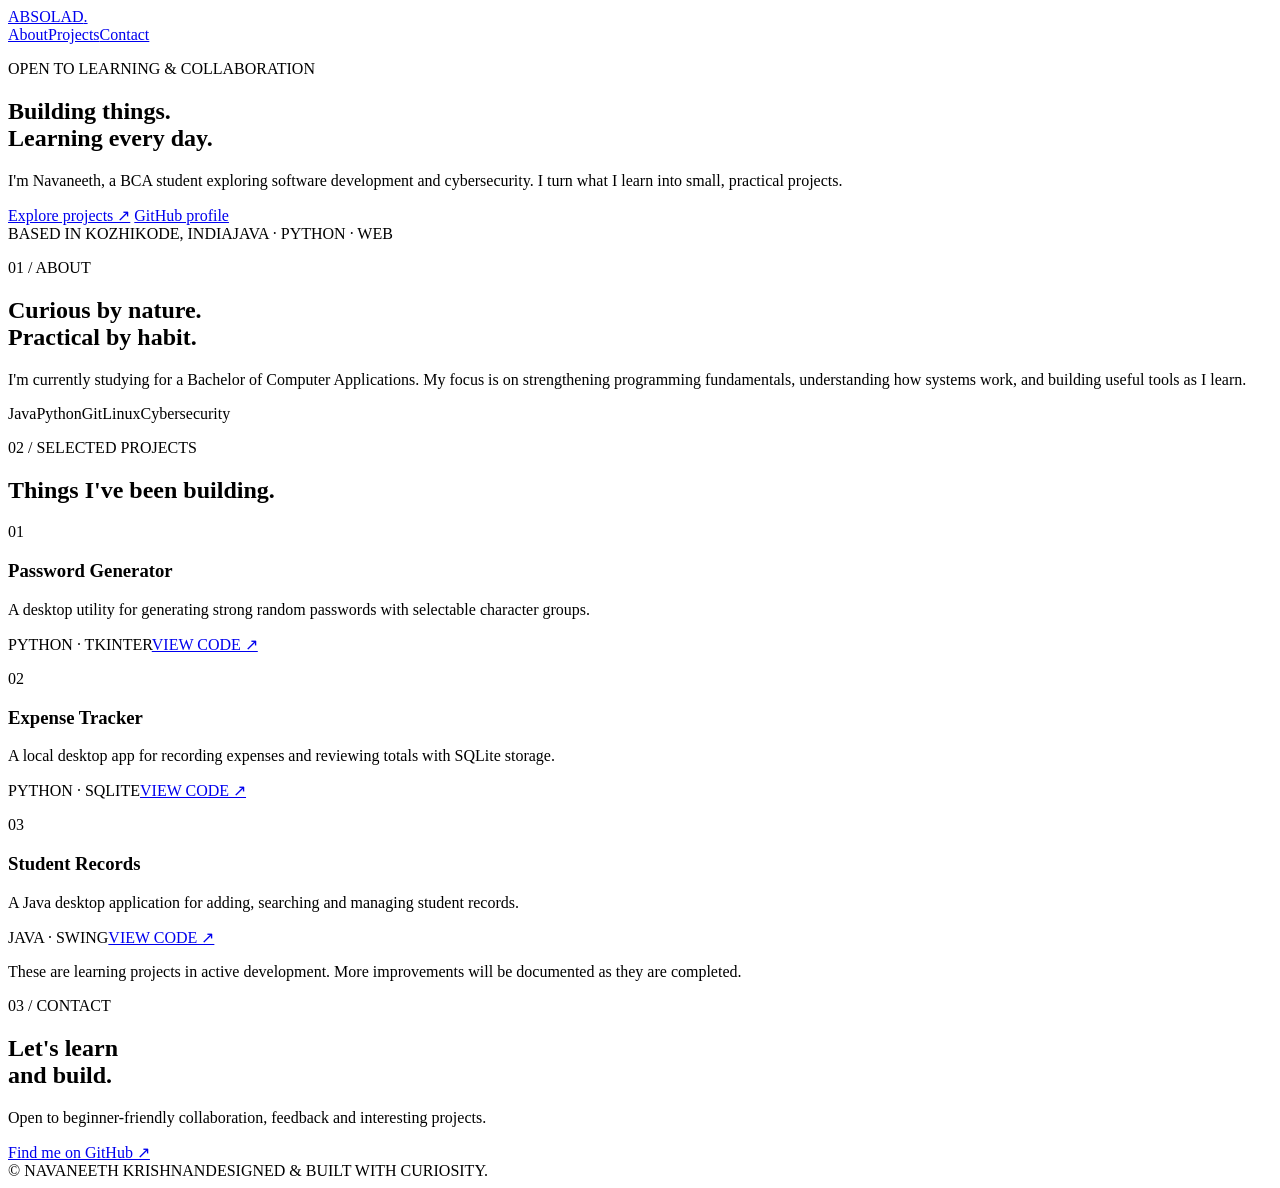
==== portfolio/index.html @ 1493800e "Create responsive developer portfolio website" ====
<!doctype html>
<html lang="en">
<head>
  <meta charset="utf-8">
  <meta name="viewport" content="width=device-width, initial-scale=1">
  <meta name="description" content="Navaneeth Krishnan — aspiring software developer building practical projects with Java and Python.">
  <title>Navaneeth Krishnan | Developer</title>
  <link rel="preconnect" href="https://fonts.googleapis.com">
  <link rel="preconnect" href="https://fonts.gstatic.com" crossorigin>
  <link href="https://fonts.googleapis.com/css2?family=DM+Mono:wght@400;500&family=Manrope:wght@400;500;600;700;800&display=swap" rel="stylesheet">
  <link rel="stylesheet" href="style.css">
</head>
<body>
  <header class="nav wrap">
    <a class="brand" href="#home">ABSOLAD<span>.</span></a>
    <nav aria-label="Main navigation">
      <a href="#about">About</a><a href="#projects">Projects</a><a href="#contact">Contact</a>
    </nav>
  </header>

  <main>
    <section class="hero wrap" id="home">
      <p class="eyebrow"><span class="dot"></span> OPEN TO LEARNING & COLLABORATION</p>
      <h1>Building things.<br><span>Learning every day.</span></h1>
      <p class="intro">I'm Navaneeth, a BCA student exploring software development and cybersecurity. I turn what I learn into small, practical projects.</p>
      <div class="actions">
        <a class="button primary" href="#projects">Explore projects ↗</a>
        <a class="button secondary" href="https://github.com/ABSOLAD">GitHub profile</a>
      </div>
      <div class="hero-meta"><span>BASED IN KOZHIKODE, INDIA</span><span>JAVA · PYTHON · WEB</span></div>
    </section>

    <section class="section wrap" id="about">
      <p class="eyebrow">01 / ABOUT</p>
      <div class="section-grid">
        <h2>Curious by nature.<br>Practical by habit.</h2>
        <div><p>I'm currently studying for a Bachelor of Computer Applications. My focus is on strengthening programming fundamentals, understanding how systems work, and building useful tools as I learn.</p>
          <div class="tags"><span>Java</span><span>Python</span><span>Git</span><span>Linux</span><span>Cybersecurity</span></div>
        </div>
      </div>
    </section>

    <section class="section wrap" id="projects">
      <p class="eyebrow">02 / SELECTED PROJECTS</p>
      <h2>Things I've been building.</h2>
      <div class="cards">
        <article class="card"><p class="number">01</p><h3>Password Generator</h3><p>A desktop utility for generating strong random passwords with selectable character groups.</p><div class="card-foot"><span>PYTHON · TKINTER</span><a href="https://github.com/ABSOLAD/ABSOLAD/tree/main/python/password-generator">VIEW CODE ↗</a></div></article>
        <article class="card"><p class="number">02</p><h3>Expense Tracker</h3><p>A local desktop app for recording expenses and reviewing totals with SQLite storage.</p><div class="card-foot"><span>PYTHON · SQLITE</span><a href="https://github.com/ABSOLAD/ABSOLAD/tree/main/python/expense-tracker">VIEW CODE ↗</a></div></article>
        <article class="card"><p class="number">03</p><h3>Student Records</h3><p>A Java desktop application for adding, searching and managing student records.</p><div class="card-foot"><span>JAVA · SWING</span><a href="https://github.com/ABSOLAD/ABSOLAD/tree/main/java/student-records">VIEW CODE ↗</a></div></article>
      </div>
      <p class="note">These are learning projects in active development. More improvements will be documented as they are completed.</p>
    </section>

    <section class="section wrap" id="contact">
      <p class="eyebrow">03 / CONTACT</p>
      <div class="contact-box"><div><h2>Let's learn<br>and build.</h2><p>Open to beginner-friendly collaboration, feedback and interesting projects.</p></div><a class="button primary" href="https://github.com/ABSOLAD">Find me on GitHub ↗</a></div>
    </section>
  </main>

  <footer class="wrap"><span>© <span id="year"></span> NAVANEETH KRISHNAN</span><span>DESIGNED & BUILT WITH CURIOSITY.</span></footer>
  <script src="script.js"></script>
</body>
</html>
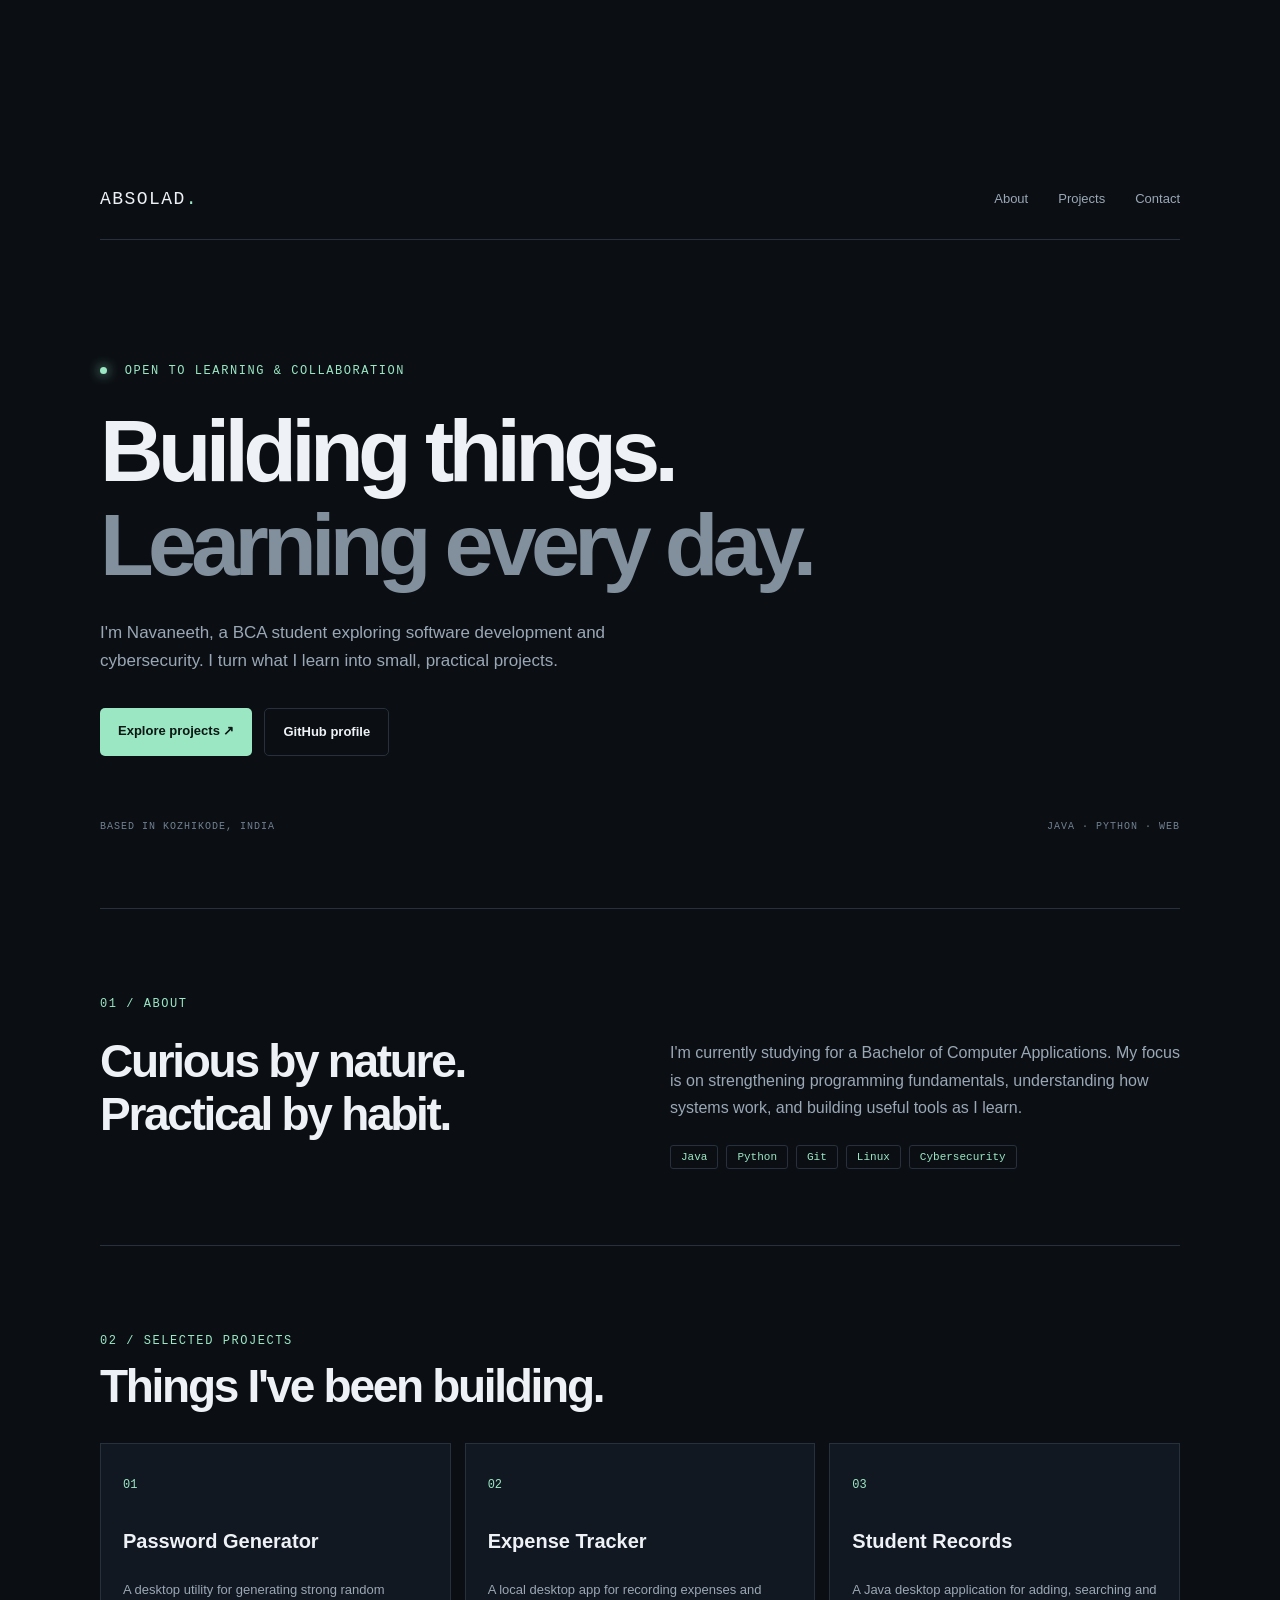
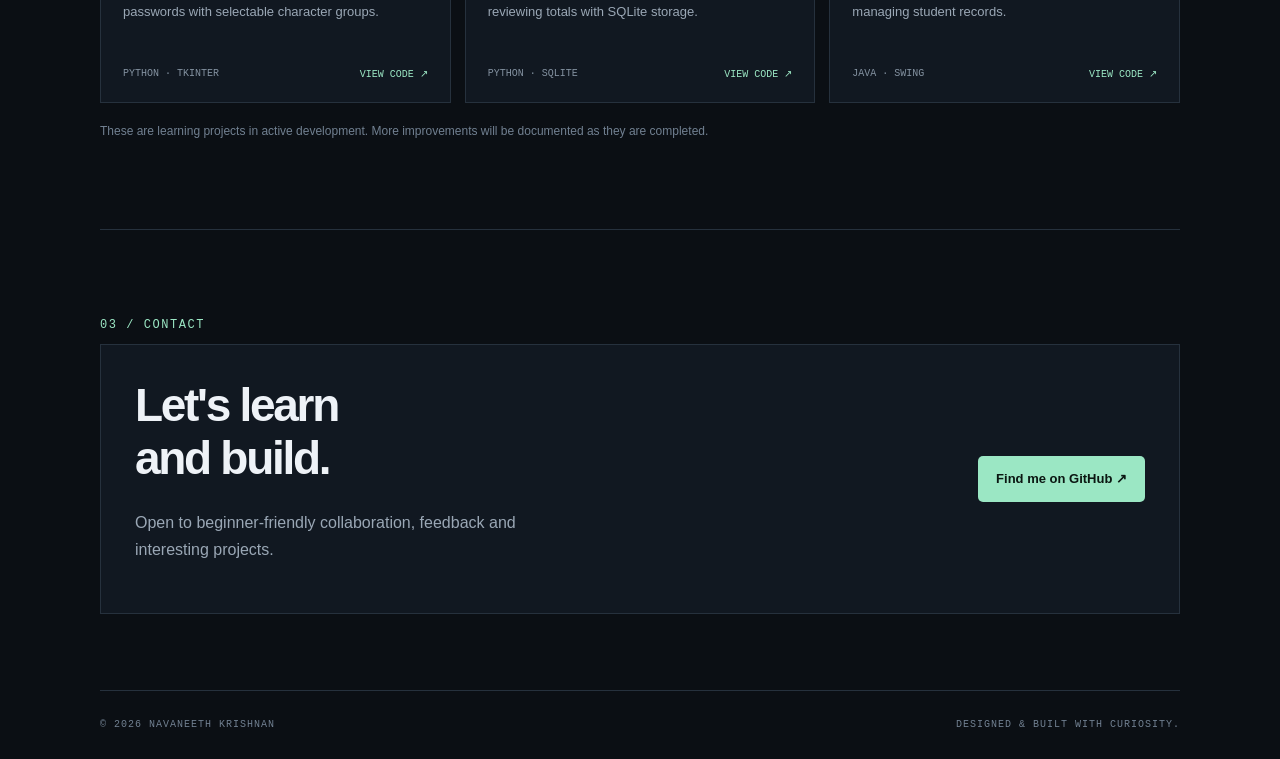
==== commit 7de96447: "Add Alps video background element" ====
--- a/portfolio/index.html
+++ b/portfolio/index.html
@@ -11,6 +11,10 @@
   <link rel="stylesheet" href="style.css">
 </head>
 <body>
+  <video class="background-video" autoplay muted loop playsinline aria-hidden="true">
+    <source src="assets/alps-background.mp4" type="video/mp4">
+  </video>
+  <div class="video-shade" aria-hidden="true"></div>
   <header class="nav wrap">
     <a class="brand" href="#home">ABSOLAD<span>.</span></a>
     <nav aria-label="Main navigation">
--- a/portfolio/style.css
+++ b/portfolio/style.css
@@ -0,0 +1,16 @@
+:root{color-scheme:dark;--bg:#0b0f14;--panel:#111821;--text:#eef2f7;--muted:#9aa7b5;--line:#26313d;--accent:#9be7c4}*{box-sizing:border-box}html{scroll-behavior:smooth}body{margin:0;background:var(--bg);color:var(--text);font-family:Manrope,Arial,sans-serif;line-height:1.7}.wrap{width:min(1080px,calc(100% - 48px));margin:auto}.nav{height:82px;display:flex;align-items:center;justify-content:space-between;border-bottom:1px solid var(--line)}a{color:inherit;text-decoration:none}.brand{font:500 18px "DM Mono",monospace;letter-spacing:.08em}.brand span{color:var(--accent)}nav{display:flex;gap:30px;color:var(--muted);font-size:13px}nav a:hover,.card-foot a:hover{color:var(--accent)}.hero{padding:112px 0 76px}.eyebrow{font:12px "DM Mono",monospace;letter-spacing:.13em;color:var(--accent)}.dot{display:inline-block;width:7px;height:7px;background:var(--accent);border-radius:50%;margin-right:9px;box-shadow:0 0 12px var(--accent)}h1{font-size:clamp(48px,8vw,88px);line-height:1.07;letter-spacing:-.065em;margin:26px 0}.hero h1 span{color:#82909e}.intro{max-width:590px;color:var(--muted);font-size:17px}.actions{display:flex;gap:12px;margin:32px 0 65px;flex-wrap:wrap}.button{display:inline-flex;padding:12px 18px;border-radius:5px;font-size:13px;font-weight:800}.primary{background:var(--accent);color:#0b1712}.secondary{border:1px solid var(--line)}.hero-meta,footer{display:flex;justify-content:space-between;gap:20px;color:#718091;font:10px "DM Mono",monospace;letter-spacing:.1em}.section{padding:76px 0;border-top:1px solid var(--line)}h2{font-size:clamp(30px,4vw,46px);line-height:1.15;letter-spacing:-.05em;margin:12px 0 24px}.section-grid{display:grid;grid-template-columns:1fr 1fr;gap:60px}.section-grid p,.contact-box p{color:var(--muted)}.tags{display:flex;flex-wrap:wrap;gap:8px;margin-top:24px}.tags span{border:1px solid var(--line);border-radius:3px;padding:5px 10px;color:var(--accent);font:11px "DM Mono",monospace}.cards{display:grid;grid-template-columns:repeat(3,1fr);gap:14px;margin-top:30px}.card{background:var(--panel);border:1px solid var(--line);padding:22px;min-height:260px;display:flex;flex-direction:column}.number{font:12px "DM Mono",monospace;color:var(--accent)}.card h3{font-size:20px;margin:20px 0 8px}.card>p:not(.number){color:var(--muted);font-size:13px}.card-foot{margin-top:auto;padding-top:22px;display:flex;justify-content:space-between;gap:10px;font:10px "DM Mono",monospace;color:#8492a1}.card-foot a{color:var(--accent)}.note{color:#718091;font-size:12px;margin-top:18px}.contact-box{display:flex;align-items:center;justify-content:space-between;gap:30px;background:var(--panel);border:1px solid var(--line);padding:34px}.contact-box h2{margin-top:0}.contact-box p{max-width:420px}footer{padding:28px 0;border-top:1px solid var(--line)}@media(max-width:700px){.wrap{width:min(100% - 32px,1080px)}.hero{padding:78px 0 54px}.section{padding:55px 0}.section-grid,.cards{grid-template-columns:1fr;gap:18px}.hero-meta,footer{flex-direction:column}.contact-box{align-items:flex-start;flex-direction:column}nav{gap:14px}}
+
+
+/* Motion */
+@keyframes riseIn{from{opacity:0;transform:translateY(28px)}to{opacity:1;transform:translateY(0)}}
+@keyframes softGlow{0%,100%{box-shadow:0 0 0 rgba(155,231,196,0)}50%{box-shadow:0 0 22px rgba(155,231,196,.12)}}
+.hero .eyebrow,.hero h1,.hero .intro,.hero .actions,.hero .hero-meta{opacity:0;animation:riseIn .8s cubic-bezier(.2,.7,.2,1) forwards}
+.hero .eyebrow{animation-delay:.08s}.hero h1{animation-delay:.2s}.hero .intro{animation-delay:.34s}.hero .actions{animation-delay:.46s}.hero .hero-meta{animation-delay:.58s}
+.reveal{opacity:0;transform:translateY(26px);transition:opacity .7s ease,transform .7s cubic-bezier(.2,.7,.2,1)}
+.reveal.is-visible{opacity:1;transform:translateY(0)}
+.card{transition:transform .3s ease,border-color .3s ease,background .3s ease}
+.card:hover{transform:translateY(-7px);border-color:rgba(155,231,196,.55);background:#15212a}
+.button{transition:transform .2s ease,filter .2s ease}
+.button:hover{transform:translateY(-3px);filter:brightness(1.08)}
+.dot{animation:softGlow 2.5s ease-in-out infinite}
+@media(prefers-reduced-motion:reduce){*,*::before,*::after{scroll-behavior:auto!important;animation-duration:.01ms!important;animation-iteration-count:1!important;transition-duration:.01ms!important}.reveal{opacity:1;transform:none}}
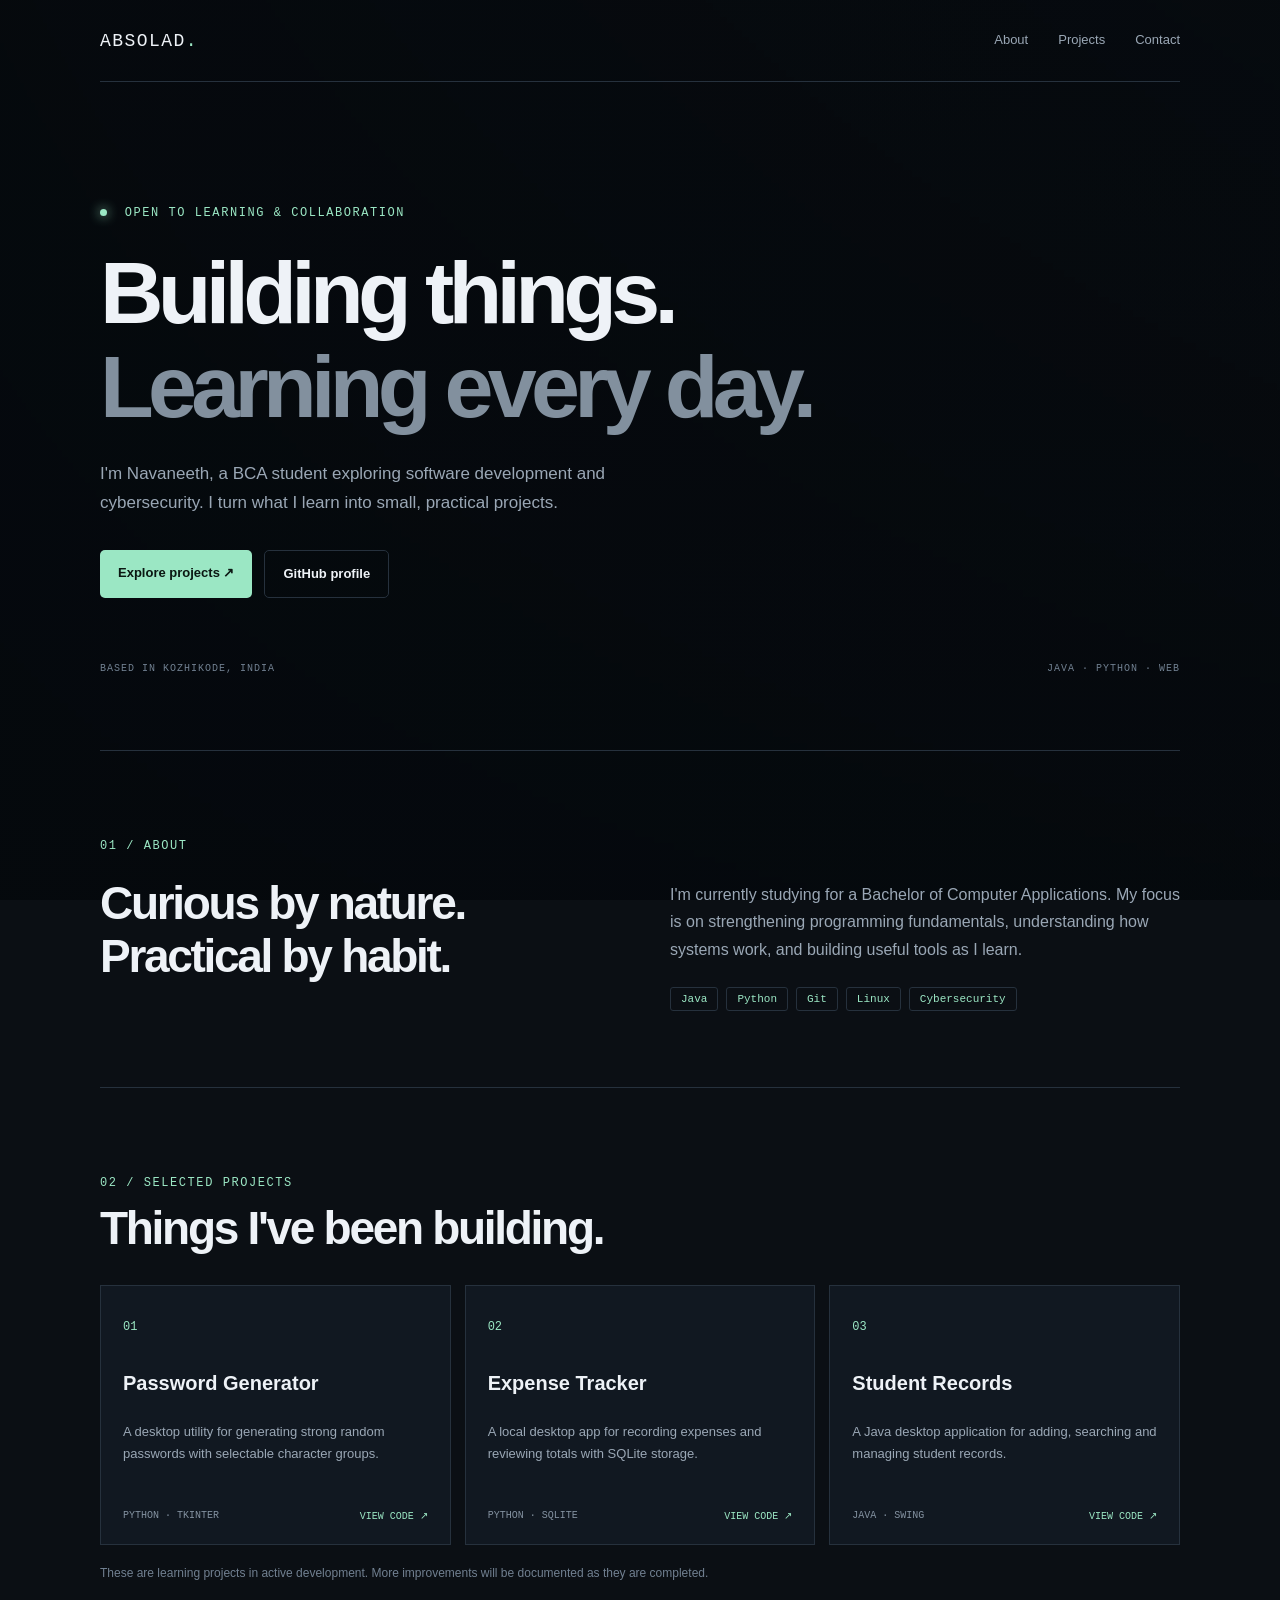
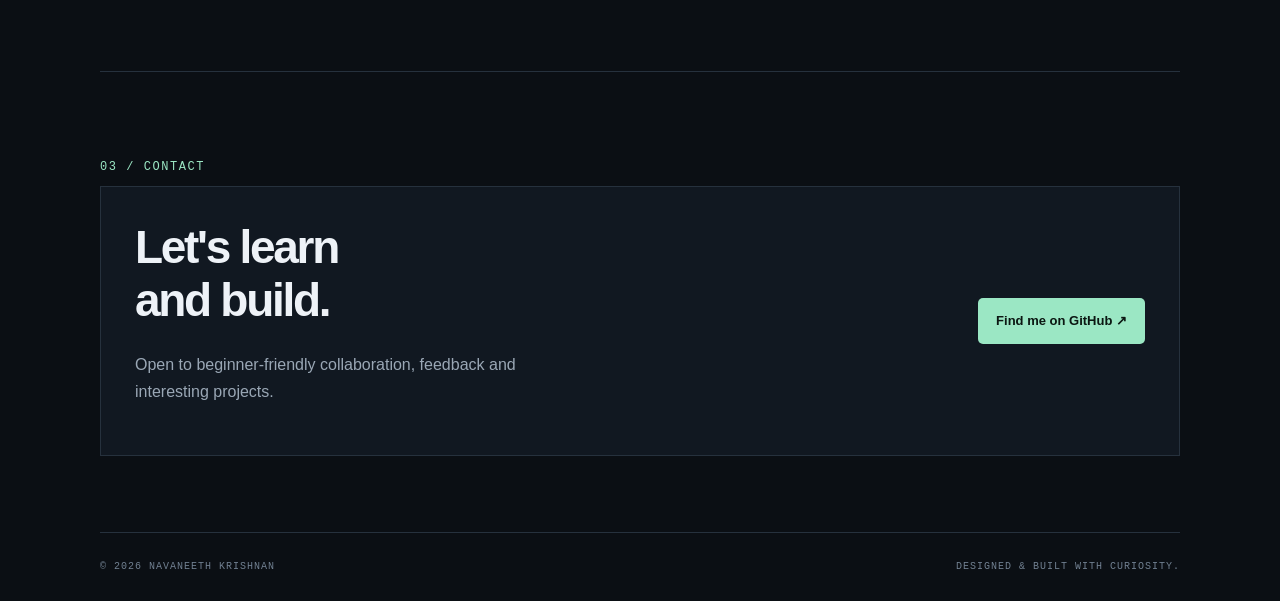
==== commit bdc85759: "Point portfolio background to uploaded Alps video" ====
--- a/portfolio/index.html
+++ b/portfolio/index.html
@@ -12,7 +12,7 @@
 </head>
 <body>
   <video class="background-video" autoplay muted loop playsinline aria-hidden="true">
-    <source src="assets/alps-background.mp4" type="video/mp4">
+    <source src="assets/the-alps-mountains-moewalls-com.mp4" type="video/mp4">
   </video>
   <div class="video-shade" aria-hidden="true"></div>
   <header class="nav wrap">
--- a/portfolio/style.css
+++ b/portfolio/style.css
@@ -14,3 +14,11 @@
 .button:hover{transform:translateY(-3px);filter:brightness(1.08)}
 .dot{animation:softGlow 2.5s ease-in-out infinite}
 @media(prefers-reduced-motion:reduce){*,*::before,*::after{scroll-behavior:auto!important;animation-duration:.01ms!important;animation-iteration-count:1!important;transition-duration:.01ms!important}.reveal{opacity:1;transform:none}}
+
+
+/* Full-screen Alps video background */
+body{position:relative;isolation:isolate;background:#0b0f14}
+.background-video{position:fixed;inset:0;width:100%;height:100%;object-fit:cover;z-index:-2;pointer-events:none}
+.video-shade{position:fixed;inset:0;background:linear-gradient(90deg,rgba(5,9,13,.88),rgba(5,9,13,.62)),linear-gradient(0deg,rgba(5,9,13,.78),rgba(5,9,13,.25));z-index:-1;pointer-events:none}
+.nav,.hero,.section,footer{position:relative}
+@media(prefers-reduced-motion:reduce){.background-video{display:none}}
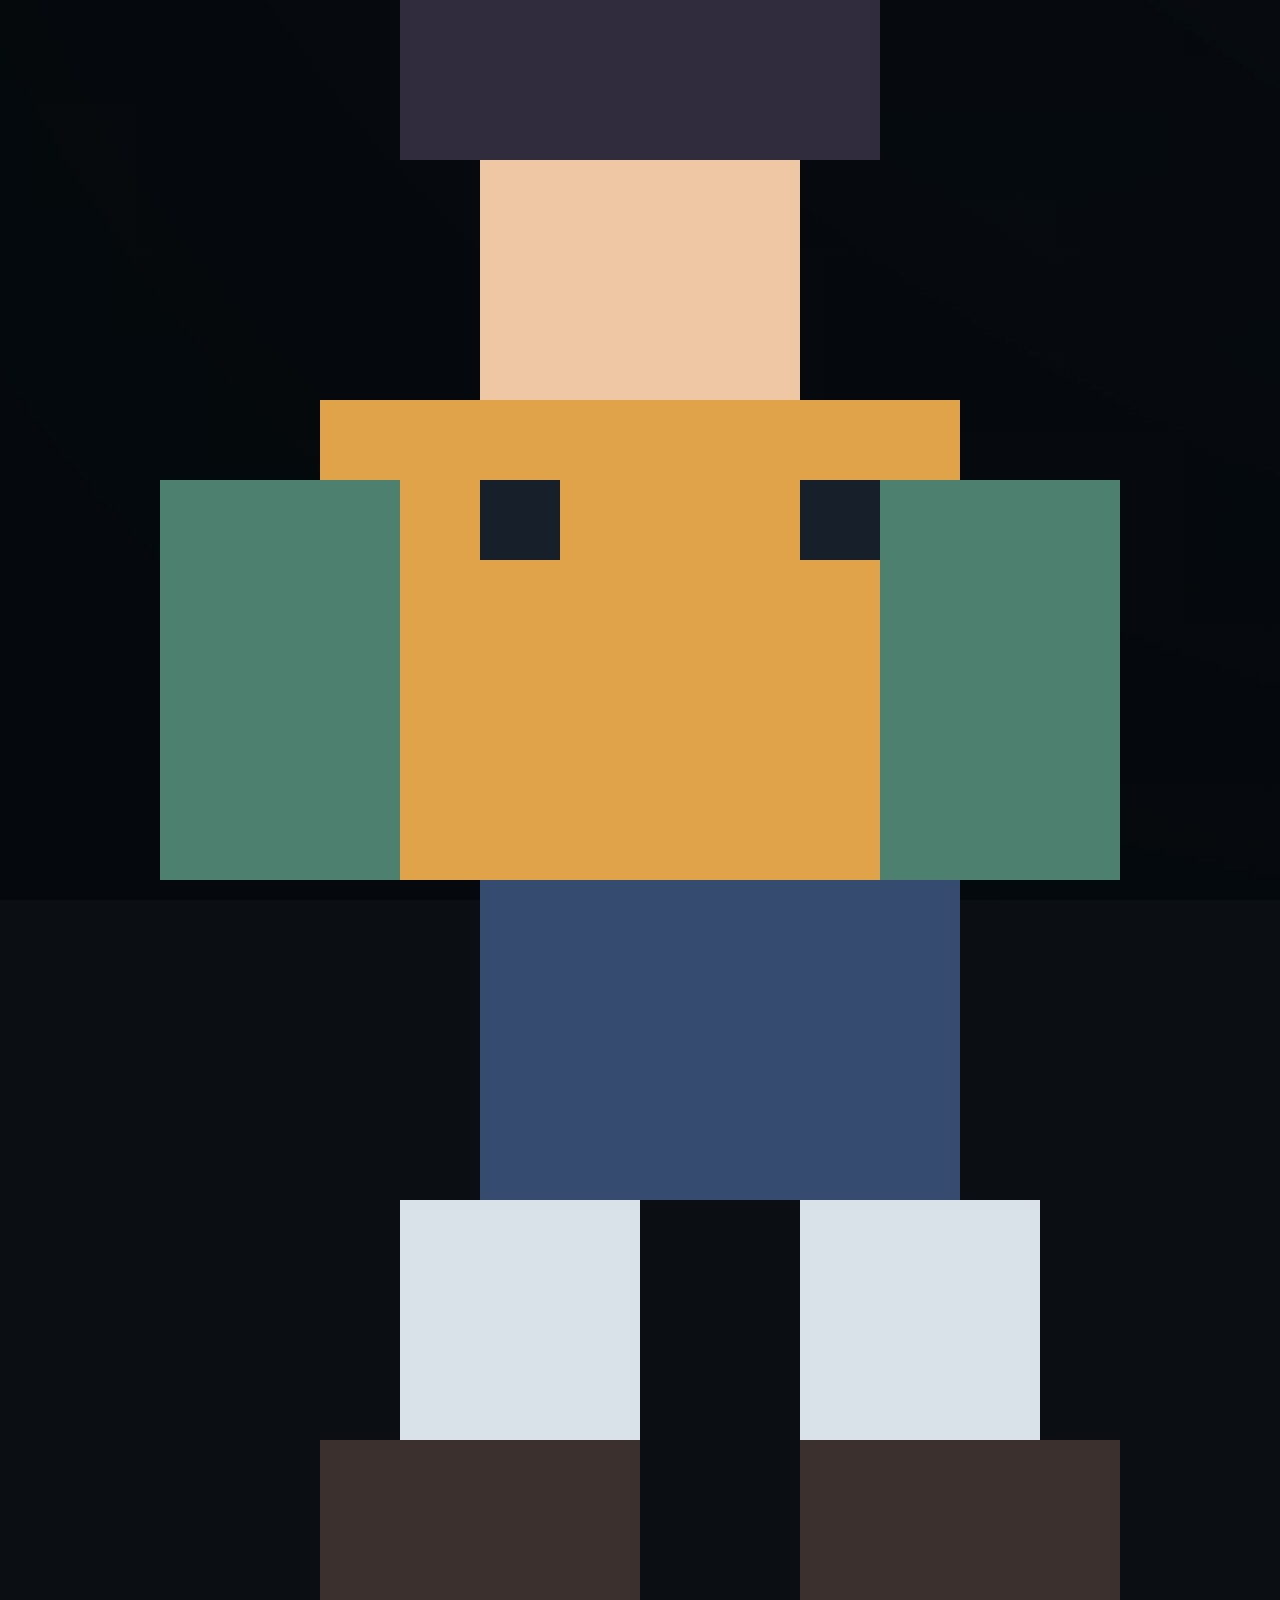
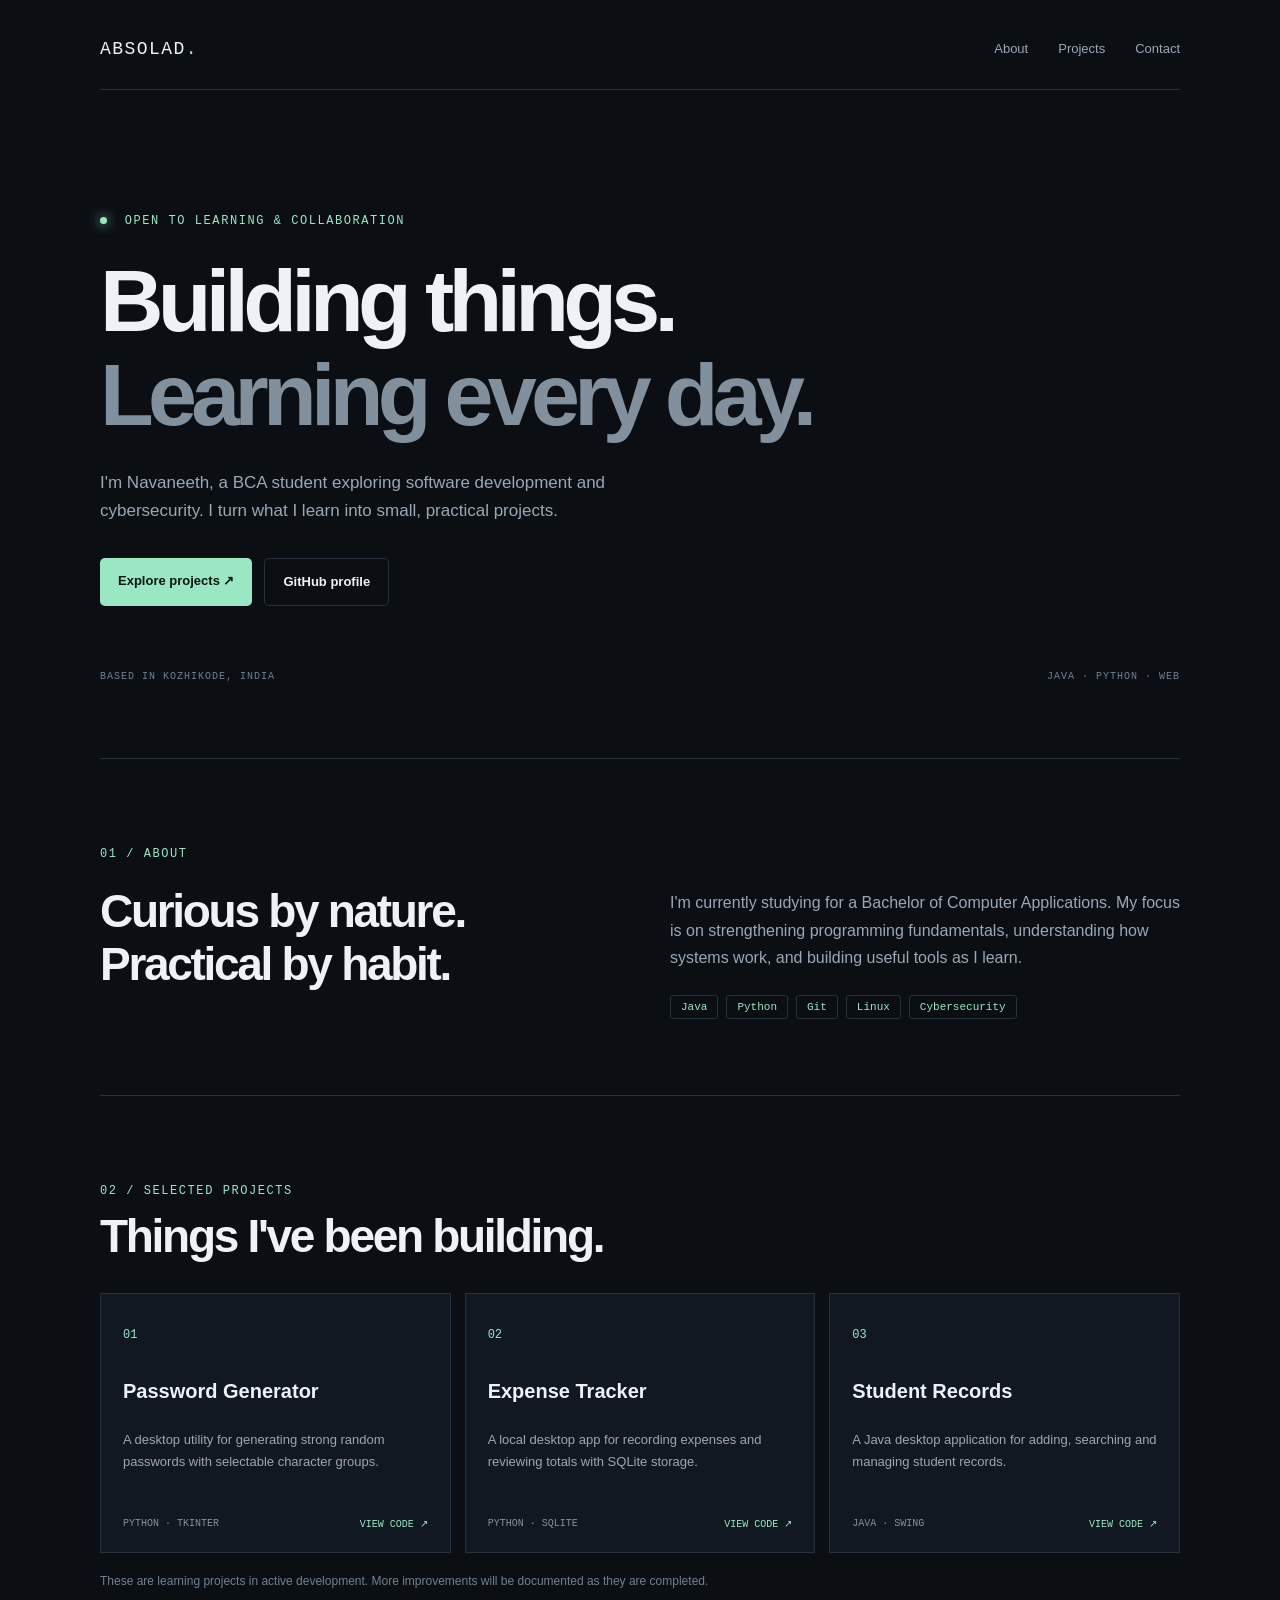
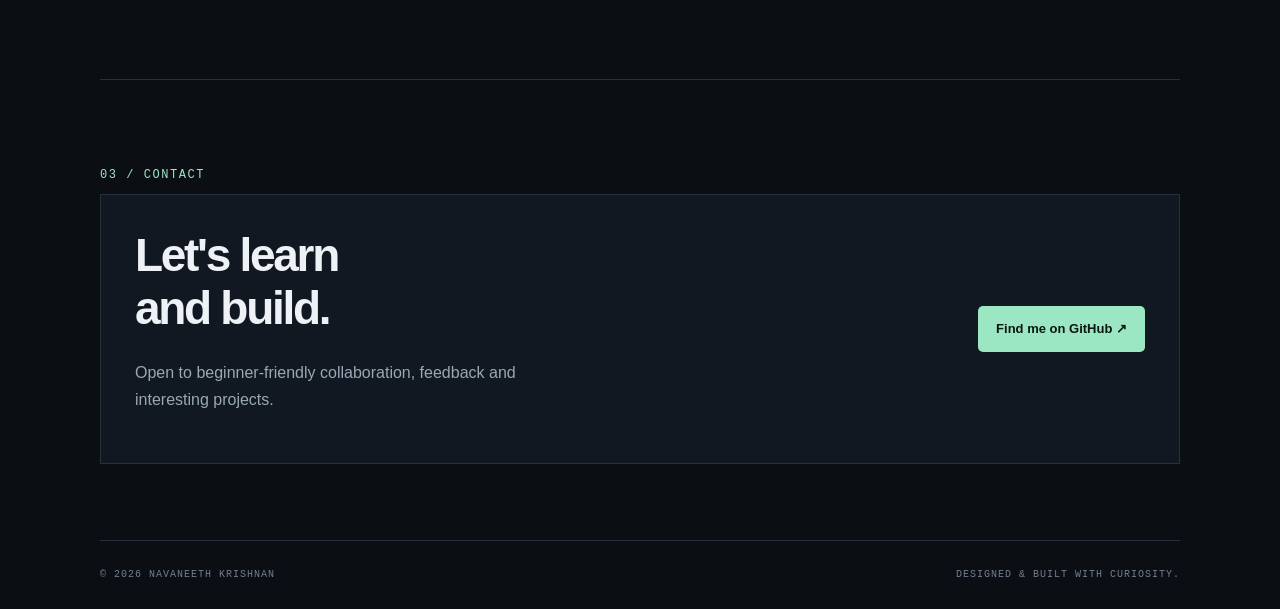
==== commit 2c6d2352: "Add animated pixel hiker to portfolio" ====
--- a/portfolio/index.html
+++ b/portfolio/index.html
@@ -15,6 +15,7 @@
     <source src="assets/the-alps-mountains-moewalls-com.mp4" type="video/mp4">
   </video>
   <div class="video-shade" aria-hidden="true"></div>
+  <div class="pixel-walker" aria-hidden="true"><svg viewBox="0 0 32 40"><rect x="12" y="2" width="8" height="8" fill="#f0c7a4"/><rect x="10" y="0" width="12" height="4" fill="#302b3d"/><rect x="8" y="10" width="16" height="12" fill="#e0a34a"/><rect x="4" y="12" width="6" height="10" fill="#4e806f"/><rect x="22" y="12" width="6" height="10" fill="#4e806f"/><rect x="12" y="12" width="2" height="2" fill="#17202a"/><rect x="20" y="12" width="2" height="2" fill="#17202a"/><rect x="12" y="22" width="6" height="8" fill="#354b70"/><rect x="18" y="22" width="6" height="8" fill="#354b70"/><rect class="leg leg-a" x="10" y="30" width="6" height="8" fill="#d9e2e8"/><rect class="leg leg-b" x="20" y="30" width="6" height="8" fill="#d9e2e8"/><rect x="8" y="36" width="8" height="4" fill="#3b302d"/><rect x="20" y="36" width="8" height="4" fill="#3b302d"/></svg></div>
   <header class="nav wrap">
     <a class="brand" href="#home">ABSOLAD<span>.</span></a>
     <nav aria-label="Main navigation">
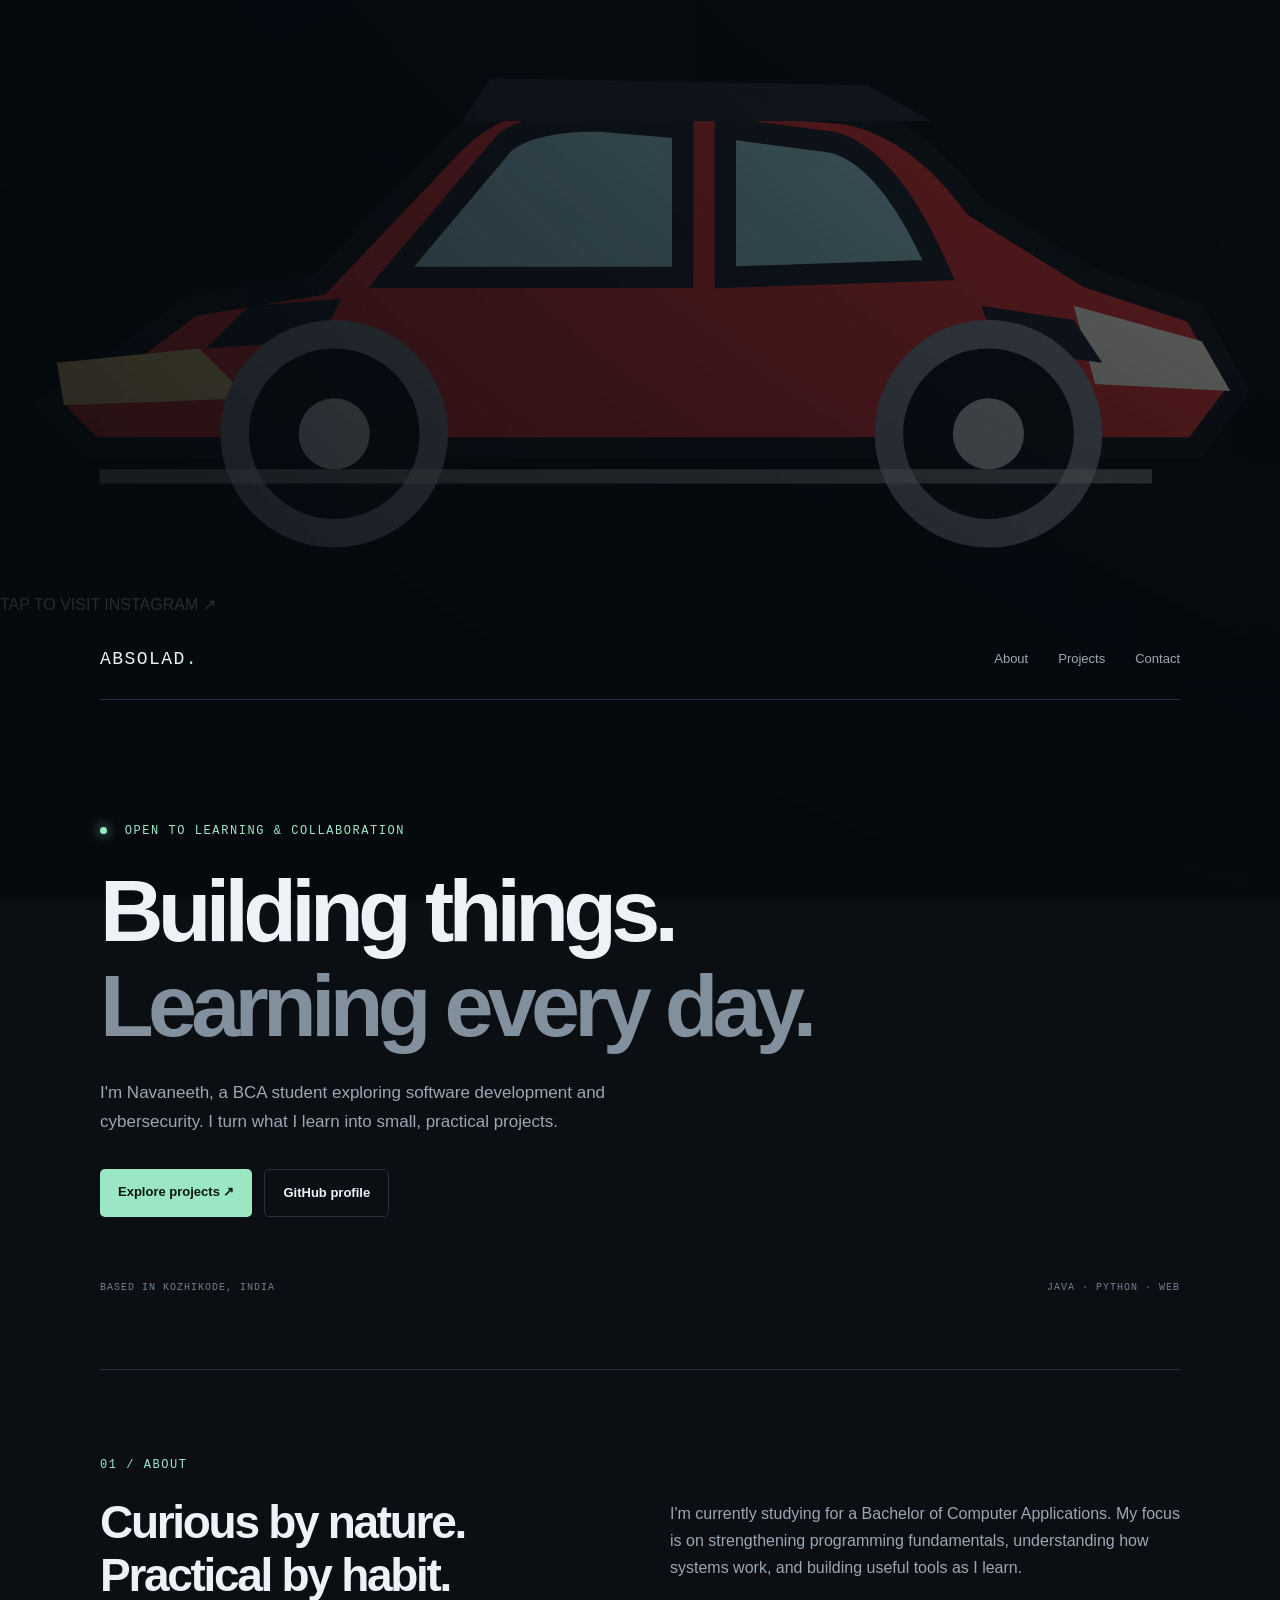
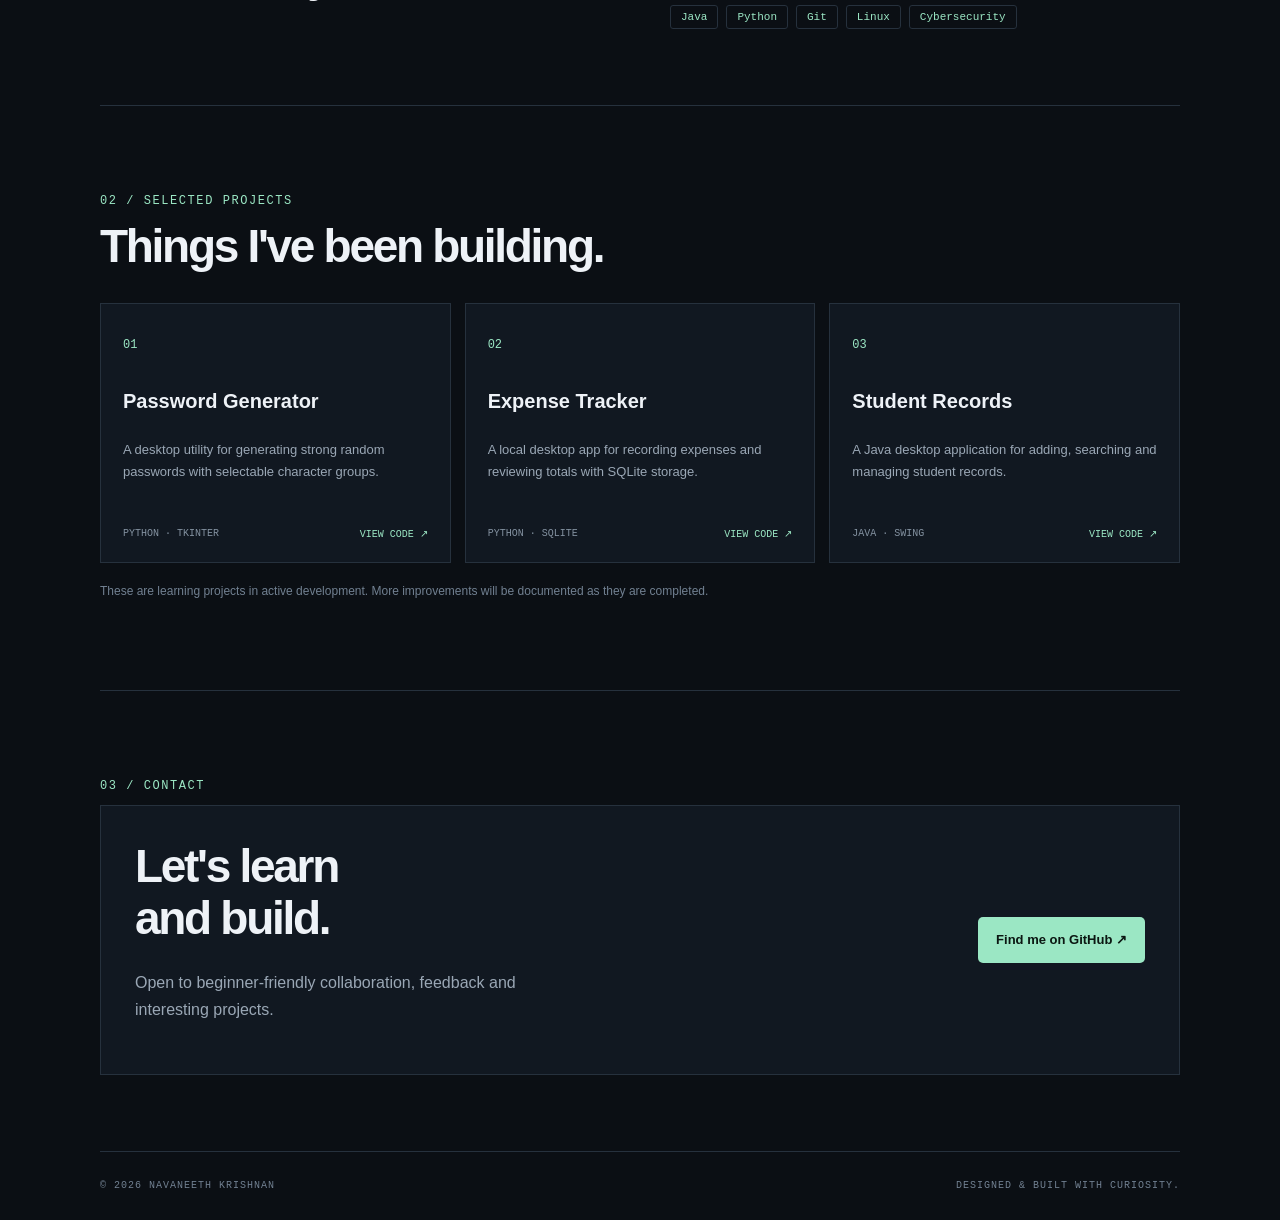
==== commit 931e1ce9: "Replace pixel hiker with clickable drifting car" ====
--- a/portfolio/index.html
+++ b/portfolio/index.html
@@ -15,7 +15,21 @@
     <source src="assets/the-alps-mountains-moewalls-com.mp4" type="video/mp4">
   </video>
   <div class="video-shade" aria-hidden="true"></div>
-  <div class="pixel-walker" aria-hidden="true"><svg viewBox="0 0 32 40"><rect x="12" y="2" width="8" height="8" fill="#f0c7a4"/><rect x="10" y="0" width="12" height="4" fill="#302b3d"/><rect x="8" y="10" width="16" height="12" fill="#e0a34a"/><rect x="4" y="12" width="6" height="10" fill="#4e806f"/><rect x="22" y="12" width="6" height="10" fill="#4e806f"/><rect x="12" y="12" width="2" height="2" fill="#17202a"/><rect x="20" y="12" width="2" height="2" fill="#17202a"/><rect x="12" y="22" width="6" height="8" fill="#354b70"/><rect x="18" y="22" width="6" height="8" fill="#354b70"/><rect class="leg leg-a" x="10" y="30" width="6" height="8" fill="#d9e2e8"/><rect class="leg leg-b" x="20" y="30" width="6" height="8" fill="#d9e2e8"/><rect x="8" y="36" width="8" height="4" fill="#3b302d"/><rect x="20" y="36" width="8" height="4" fill="#3b302d"/></svg></div>
+  <a class="drift-car" href="https://www.instagram.com/absolad_bgmi/" target="_blank" rel="noopener noreferrer" aria-label="Visit my Instagram profile">
+    <span class="tire-smoke smoke-one"></span><span class="tire-smoke smoke-two"></span><span class="tire-smoke smoke-three"></span>
+    <svg viewBox="0 0 180 82" role="img" aria-label="A small sports car drifting">
+      <path d="M15 52 L27 43 L45 40 L64 20 Q71 13 83 13 L119 16 Q129 18 137 29 L153 39 L168 44 L174 55 L168 63 L13 63 L7 57 Z" fill="#d93636" stroke="#171b22" stroke-width="3"/>
+      <path d="M55 39 L71 20 Q75 17 84 17 L96 18 L96 39 Z" fill="#9bd1df" stroke="#202631" stroke-width="3"/>
+      <path d="M102 18 L117 20 Q125 22 132 38 L102 39 Z" fill="#9bd1df" stroke="#202631" stroke-width="3"/>
+      <path d="M8 51 L28 49 L35 56 L9 57 Z" fill="#f5d68b"/><path d="M151 43 L169 48 L173 55 L154 54 Z" fill="#f3eee2"/>
+      <path d="M35 43 L48 42 L45 48 L29 49 Z" fill="#202631"/><path d="M138 43 L151 45 L155 51 L140 49 Z" fill="#202631"/>
+      <path d="M69 11 L122 12 L131 17 L65 17 Z" fill="#252c37"/>
+      <circle cx="47" cy="61" r="14" fill="#10151d" stroke="#858e99" stroke-width="4"/><circle cx="47" cy="61" r="5" fill="#c5cbd2"/>
+      <circle cx="139" cy="61" r="14" fill="#10151d" stroke="#858e99" stroke-width="4"/><circle cx="139" cy="61" r="5" fill="#c5cbd2"/>
+      <path d="M14 67 L162 67" stroke="#e6e9ee" stroke-width="2" opacity=".5"/>
+    </svg>
+    <span class="car-hint">TAP TO VISIT INSTAGRAM ↗</span>
+  </a>
   <header class="nav wrap">
     <a class="brand" href="#home">ABSOLAD<span>.</span></a>
     <nav aria-label="Main navigation">
--- a/portfolio/style.css
+++ b/portfolio/style.css
@@ -18,7 +18,18 @@
 
 /* Full-screen Alps video background */
 body{position:relative;isolation:isolate;background:#0b0f14}
-.background-video{position:fixed;inset:0;width:100%;height:100%;object-fit:cover;z-index:-2;pointer-events:none}
-.video-shade{position:fixed;inset:0;background:linear-gradient(90deg,rgba(5,9,13,.88),rgba(5,9,13,.62)),linear-gradient(0deg,rgba(5,9,13,.78),rgba(5,9,13,.25));z-index:-1;pointer-events:none}
-.nav,.hero,.section,footer{position:relative}
+.background-video{position:fixed;inset:0;width:100%;height:100%;object-fit:cover;z-index:0;pointer-events:none}
+.video-shade{position:fixed;inset:0;background:linear-gradient(90deg,rgba(5,9,13,.76),rgba(5,9,13,.48)),linear-gradient(0deg,rgba(5,9,13,.62),rgba(5,9,13,.16));z-index:0;pointer-events:none}
+.nav,.hero,.section,footer{position:relative;z-index:1}
 @media(prefers-reduced-motion:reduce){.background-video{display:none}}
+
+
+/* Tiny pixel hiker wandering across the mountain scene */
+.pixel-walker{position:fixed;left:-48px;bottom:18px;width:40px;height:50px;z-index:2;pointer-events:none;image-rendering:pixelated;animation:pixel-travel 32s linear infinite}
+.pixel-walker svg{width:100%;height:100%;image-rendering:pixelated;filter:drop-shadow(2px 3px 2px rgba(0,0,0,.55));animation:pixel-bob .42s steps(2,end) infinite alternate}
+@keyframes pixel-travel{from{transform:translateX(0)}to{transform:translateX(calc(100vw + 100px))}}
+@keyframes pixel-bob{from{translate:0 0}to{translate:0 -3px}}
+.pixel-walker .leg-a{transform-origin:13px 30px;animation:pixel-step .42s steps(2,end) infinite alternate}
+.pixel-walker .leg-b{transform-origin:23px 30px;animation:pixel-step .42s steps(2,end) infinite alternate-reverse}
+@keyframes pixel-step{from{transform:rotate(-18deg)}to{transform:rotate(18deg)}}
+@media(prefers-reduced-motion:reduce){.pixel-walker{display:none}}
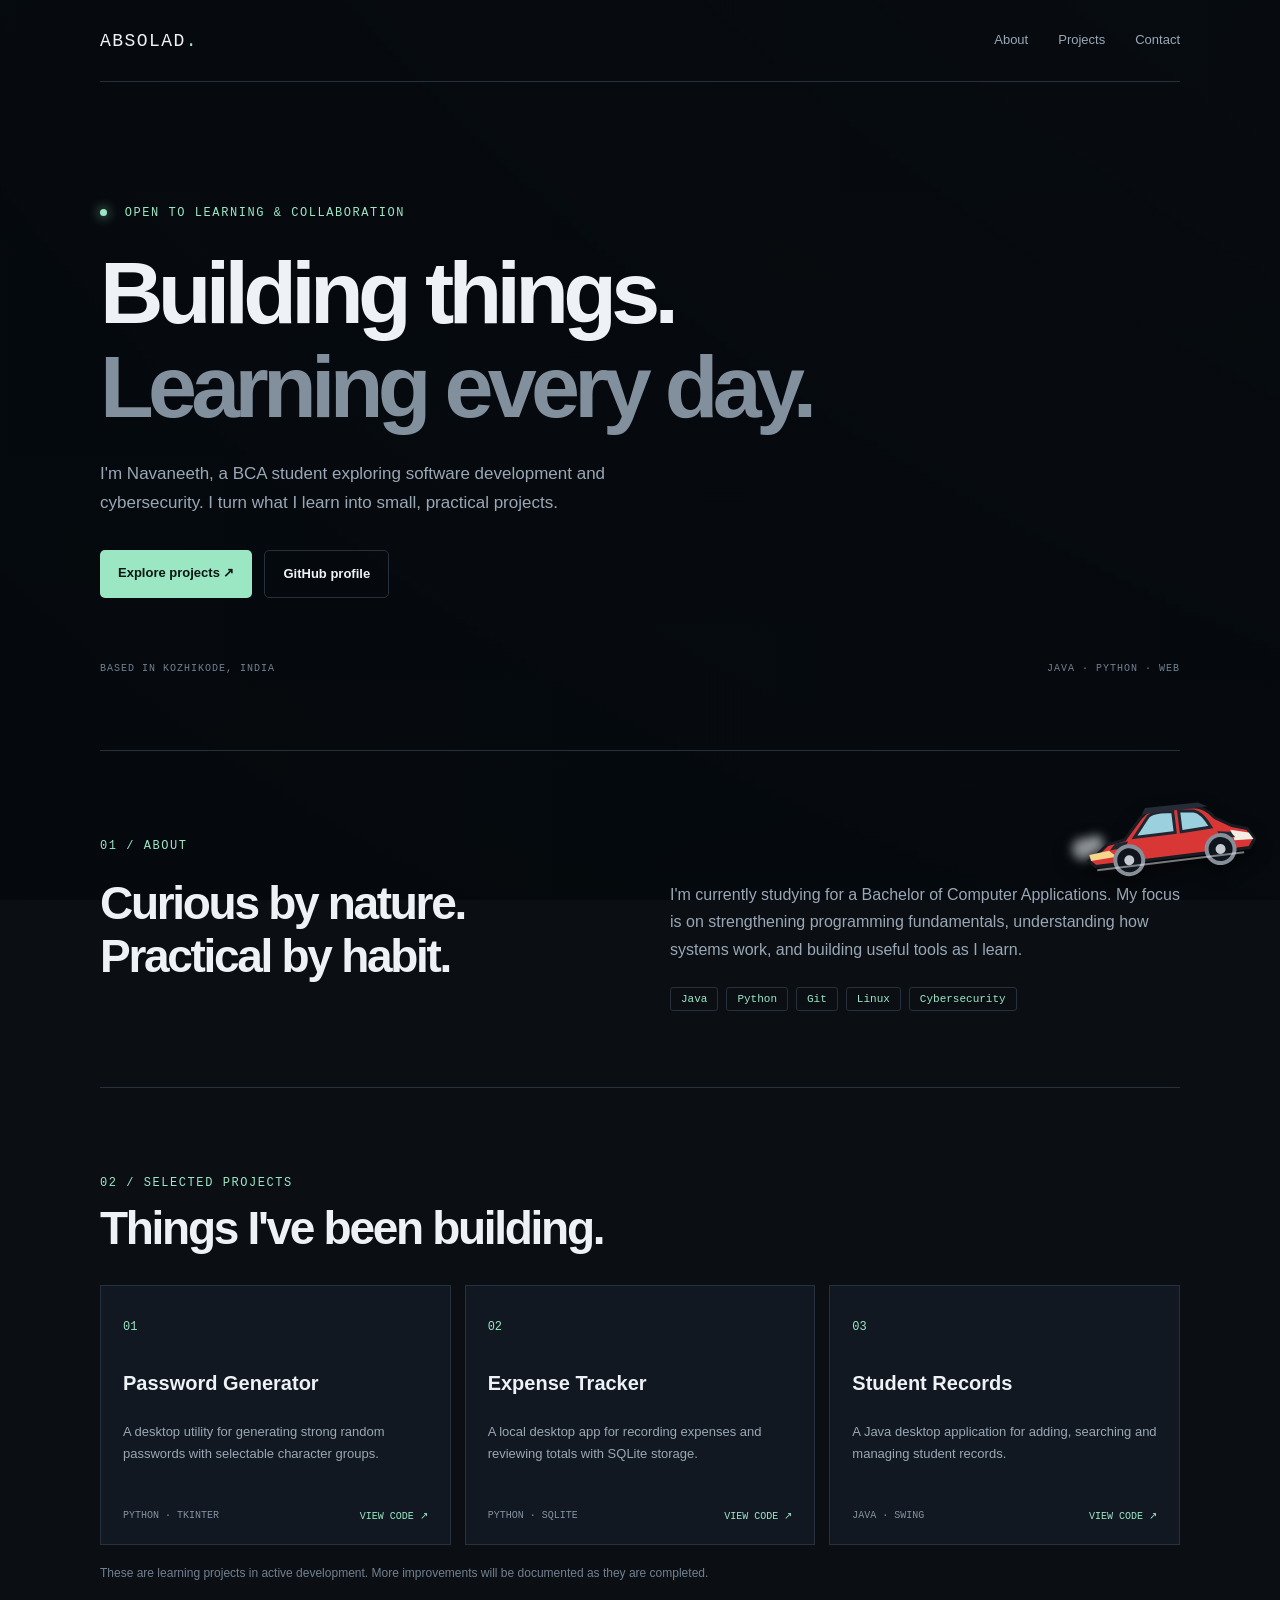
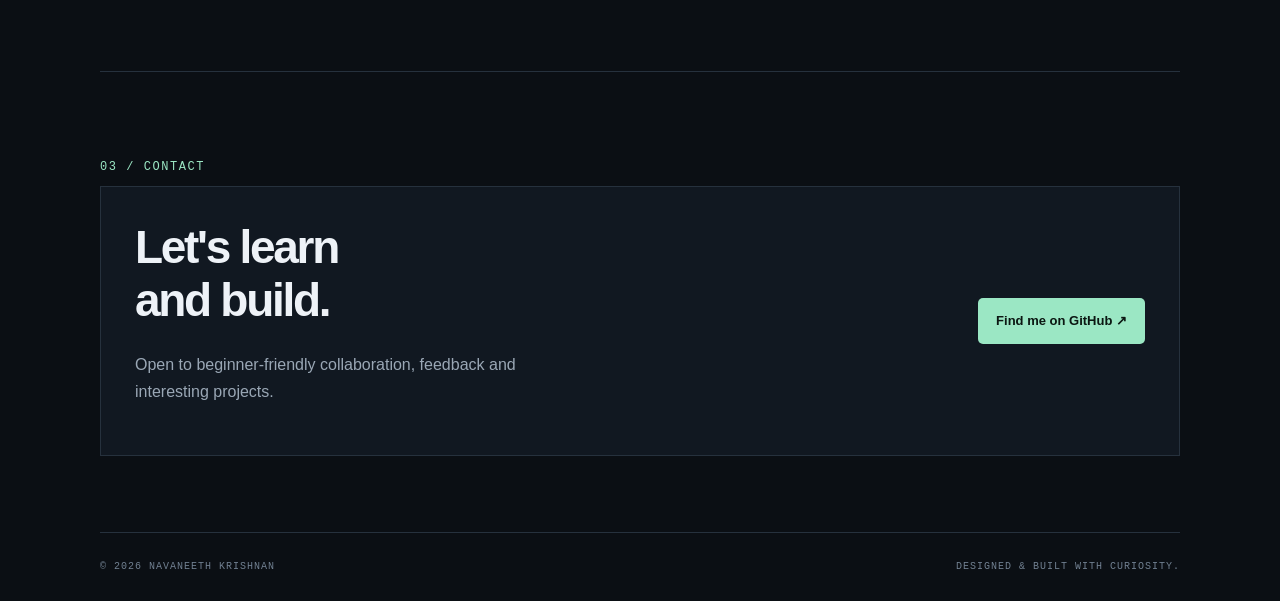
==== commit d444b05f: "Point drifting car to correct Instagram profile" ====
--- a/portfolio/index.html
+++ b/portfolio/index.html
@@ -15,7 +15,7 @@
     <source src="assets/the-alps-mountains-moewalls-com.mp4" type="video/mp4">
   </video>
   <div class="video-shade" aria-hidden="true"></div>
-  <a class="drift-car" href="https://www.instagram.com/absolad_bgmi/" target="_blank" rel="noopener noreferrer" aria-label="Visit my Instagram profile">
+  <a class="drift-car" href="https://www.instagram.com/being.navani/" target="_blank" rel="noopener noreferrer" aria-label="Visit my Instagram profile">
     <span class="tire-smoke smoke-one"></span><span class="tire-smoke smoke-two"></span><span class="tire-smoke smoke-three"></span>
     <svg viewBox="0 0 180 82" role="img" aria-label="A small sports car drifting">
       <path d="M15 52 L27 43 L45 40 L64 20 Q71 13 83 13 L119 16 Q129 18 137 29 L153 39 L168 44 L174 55 L168 63 L13 63 L7 57 Z" fill="#d93636" stroke="#171b22" stroke-width="3"/>
--- a/portfolio/style.css
+++ b/portfolio/style.css
@@ -24,12 +24,19 @@
 @media(prefers-reduced-motion:reduce){.background-video{display:none}}
 
 
-/* Tiny pixel hiker wandering across the mountain scene */
-.pixel-walker{position:fixed;left:-48px;bottom:18px;width:40px;height:50px;z-index:2;pointer-events:none;image-rendering:pixelated;animation:pixel-travel 32s linear infinite}
-.pixel-walker svg{width:100%;height:100%;image-rendering:pixelated;filter:drop-shadow(2px 3px 2px rgba(0,0,0,.55));animation:pixel-bob .42s steps(2,end) infinite alternate}
-@keyframes pixel-travel{from{transform:translateX(0)}to{transform:translateX(calc(100vw + 100px))}}
-@keyframes pixel-bob{from{translate:0 0}to{translate:0 -3px}}
-.pixel-walker .leg-a{transform-origin:13px 30px;animation:pixel-step .42s steps(2,end) infinite alternate}
-.pixel-walker .leg-b{transform-origin:23px 30px;animation:pixel-step .42s steps(2,end) infinite alternate-reverse}
-@keyframes pixel-step{from{transform:rotate(-18deg)}to{transform:rotate(18deg)}}
-@media(prefers-reduced-motion:reduce){.pixel-walker{display:none}}
+
+
+/* Clickable sports car drifting across the bottom of the portfolio */
+.drift-car{position:fixed;right:18px;bottom:24px;width:190px;height:92px;z-index:5;display:block;pointer-events:auto;animation:drift-across 18s linear infinite;filter:drop-shadow(0 7px 8px rgba(0,0,0,.55))}
+.drift-car svg{position:absolute;right:0;bottom:0;width:180px;height:82px;overflow:visible;transform:rotate(-7deg);transform-origin:50% 75%;animation:car-slide .55s ease-in-out infinite alternate}
+.drift-car:hover svg{filter:drop-shadow(0 0 9px rgba(255,90,70,.7))}
+.car-hint{position:absolute;right:0;bottom:88px;white-space:nowrap;font:9px "DM Mono",monospace;letter-spacing:.1em;color:#fff;background:rgba(8,12,17,.8);padding:5px 8px;border:1px solid rgba(255,255,255,.2);border-radius:3px;opacity:0;transition:opacity .2s}
+.drift-car:hover .car-hint,.drift-car:focus-visible .car-hint{opacity:1}
+.tire-smoke{position:absolute;left:0;bottom:16px;width:22px;height:22px;border-radius:50%;background:rgba(225,232,238,.58);filter:blur(5px);animation:smoke-drift 1.5s ease-out infinite}
+.smoke-two{left:15px;bottom:24px;animation-delay:.45s;width:17px;height:17px}
+.smoke-three{left:28px;bottom:12px;animation-delay:.9s;width:14px;height:14px}
+@keyframes drift-across{0%{transform:translateX(0) rotate(0)}12%{transform:translateX(-12vw) rotate(-5deg)}28%{transform:translateX(-32vw) rotate(5deg)}48%{transform:translateX(-55vw) rotate(-6deg)}70%{transform:translateX(-78vw) rotate(5deg)}100%{transform:translateX(calc(-100vw - 230px)) rotate(0)}}
+@keyframes car-slide{from{translate:0 1px;rotate:-3deg}to{translate:0 -3px;rotate:3deg}}
+@keyframes smoke-drift{0%{transform:translate(0,0) scale(.5);opacity:0}25%{opacity:.55}100%{transform:translate(-38px,-28px) scale(2.2);opacity:0}}
+@media(hover:none){.car-hint{opacity:1}}
+@media(prefers-reduced-motion:reduce){.drift-car{animation:none;left:auto;right:18px}.drift-car svg,.tire-smoke{animation:none}.tire-smoke{display:none}}
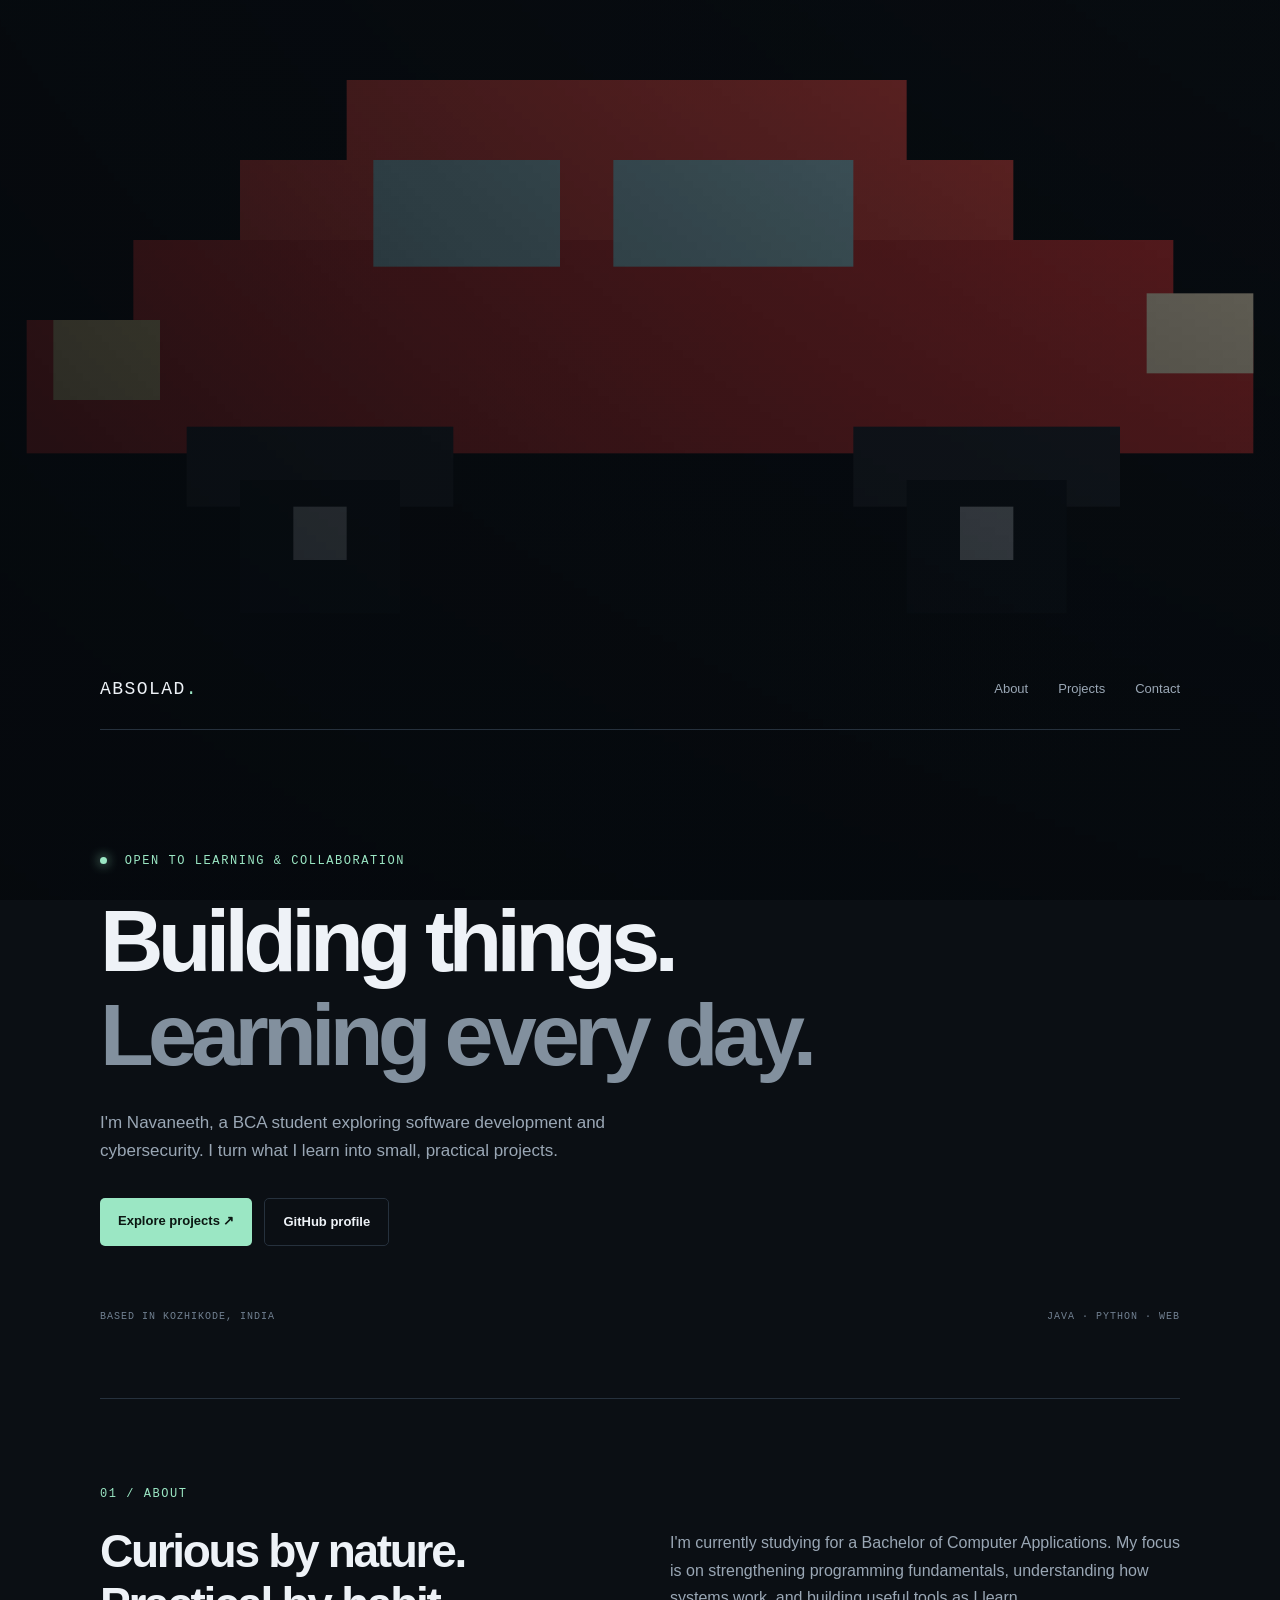
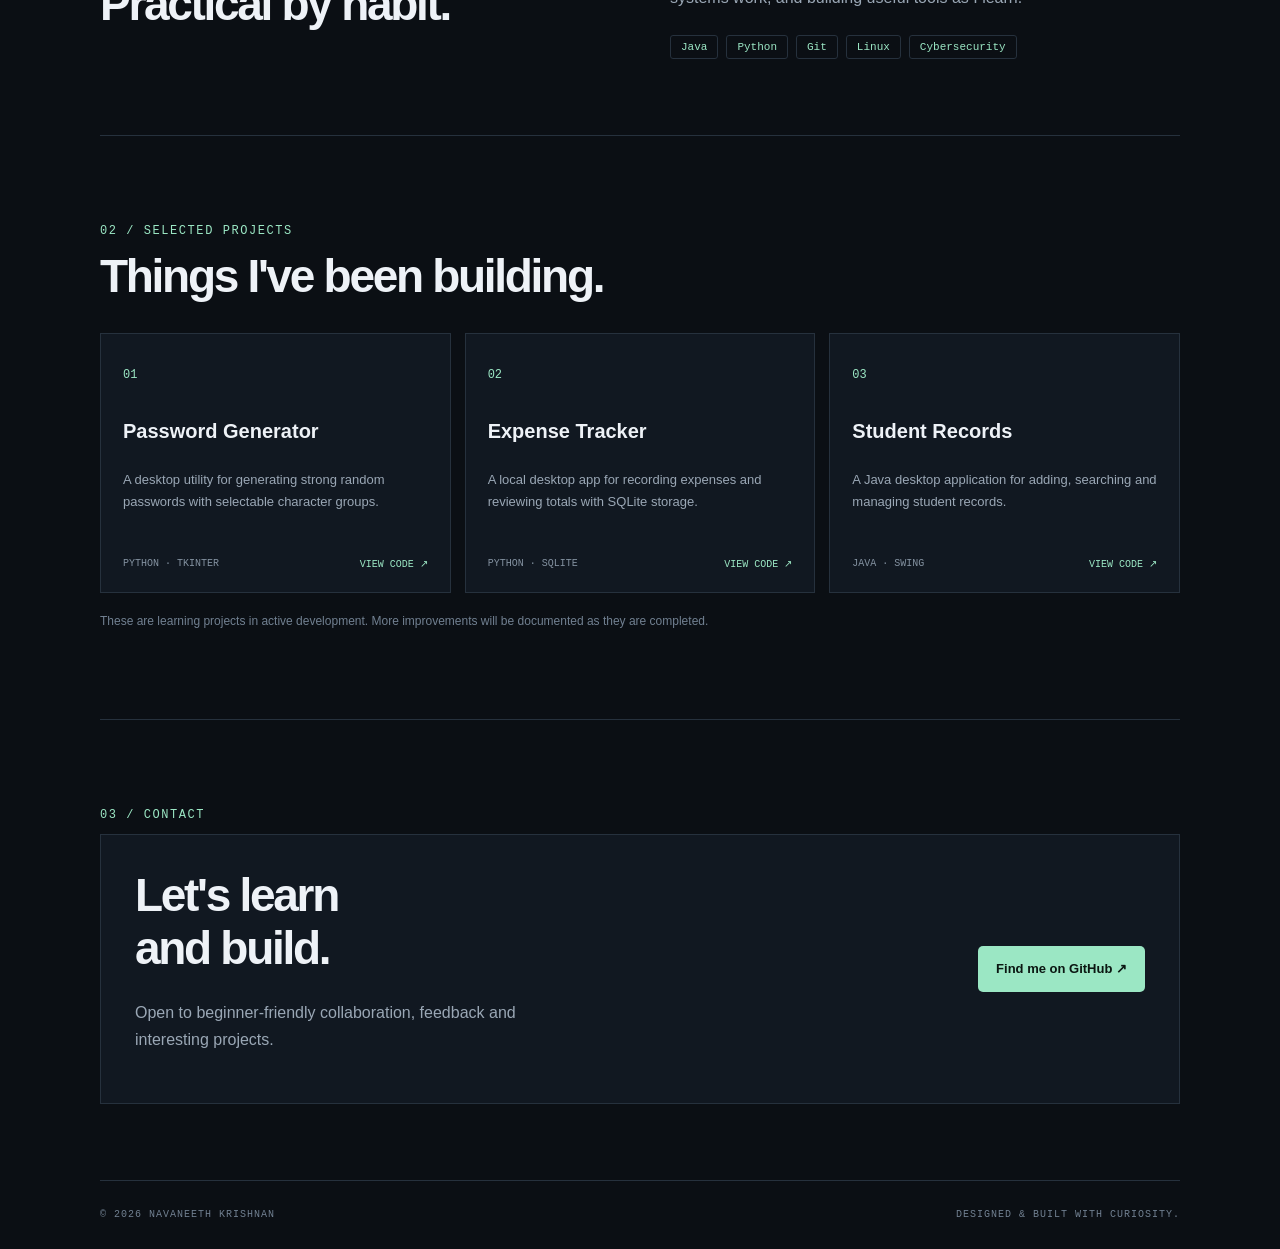
==== commit 51e8aa94: "Replace bulky drift car with tiny pixel car" ====
--- a/portfolio/index.html
+++ b/portfolio/index.html
@@ -15,20 +15,23 @@
     <source src="assets/the-alps-mountains-moewalls-com.mp4" type="video/mp4">
   </video>
   <div class="video-shade" aria-hidden="true"></div>
-  <a class="drift-car" href="https://www.instagram.com/being.navani/" target="_blank" rel="noopener noreferrer" aria-label="Visit my Instagram profile">
-    <span class="tire-smoke smoke-one"></span><span class="tire-smoke smoke-two"></span><span class="tire-smoke smoke-three"></span>
-    <svg viewBox="0 0 180 82" role="img" aria-label="A small sports car drifting">
-      <path d="M15 52 L27 43 L45 40 L64 20 Q71 13 83 13 L119 16 Q129 18 137 29 L153 39 L168 44 L174 55 L168 63 L13 63 L7 57 Z" fill="#d93636" stroke="#171b22" stroke-width="3"/>
-      <path d="M55 39 L71 20 Q75 17 84 17 L96 18 L96 39 Z" fill="#9bd1df" stroke="#202631" stroke-width="3"/>
-      <path d="M102 18 L117 20 Q125 22 132 38 L102 39 Z" fill="#9bd1df" stroke="#202631" stroke-width="3"/>
-      <path d="M8 51 L28 49 L35 56 L9 57 Z" fill="#f5d68b"/><path d="M151 43 L169 48 L173 55 L154 54 Z" fill="#f3eee2"/>
-      <path d="M35 43 L48 42 L45 48 L29 49 Z" fill="#202631"/><path d="M138 43 L151 45 L155 51 L140 49 Z" fill="#202631"/>
-      <path d="M69 11 L122 12 L131 17 L65 17 Z" fill="#252c37"/>
-      <circle cx="47" cy="61" r="14" fill="#10151d" stroke="#858e99" stroke-width="4"/><circle cx="47" cy="61" r="5" fill="#c5cbd2"/>
-      <circle cx="139" cy="61" r="14" fill="#10151d" stroke="#858e99" stroke-width="4"/><circle cx="139" cy="61" r="5" fill="#c5cbd2"/>
-      <path d="M14 67 L162 67" stroke="#e6e9ee" stroke-width="2" opacity=".5"/>
+  <a class="pixel-car" href="https://www.instagram.com/being.navani/" target="_blank" rel="noopener noreferrer" aria-label="Open my Instagram profile">
+    <svg viewBox="0 0 48 24" role="img" aria-label="Tiny red pixel car">
+      <rect x="13" y="3" width="21" height="3" fill="#f04b45"/>
+      <rect x="9" y="6" width="29" height="3" fill="#f04b45"/>
+      <rect x="5" y="9" width="39" height="6" fill="#d93636"/>
+      <rect x="1" y="12" width="46" height="5" fill="#d93636"/>
+      <rect x="14" y="6" width="7" height="4" fill="#a9dce8"/>
+      <rect x="23" y="6" width="9" height="4" fill="#a9dce8"/>
+      <rect x="2" y="12" width="4" height="3" fill="#ffe7a3"/>
+      <rect x="43" y="11" width="4" height="3" fill="#fff0cf"/>
+      <rect x="7" y="16" width="10" height="3" fill="#262b35"/>
+      <rect x="32" y="16" width="10" height="3" fill="#262b35"/>
+      <rect x="9" y="18" width="6" height="5" fill="#111820"/>
+      <rect x="34" y="18" width="6" height="5" fill="#111820"/>
+      <rect x="11" y="19" width="2" height="2" fill="#aab3bd"/>
+      <rect x="36" y="19" width="2" height="2" fill="#aab3bd"/>
     </svg>
-    <span class="car-hint">TAP TO VISIT INSTAGRAM ↗</span>
   </a>
   <header class="nav wrap">
     <a class="brand" href="#home">ABSOLAD<span>.</span></a>
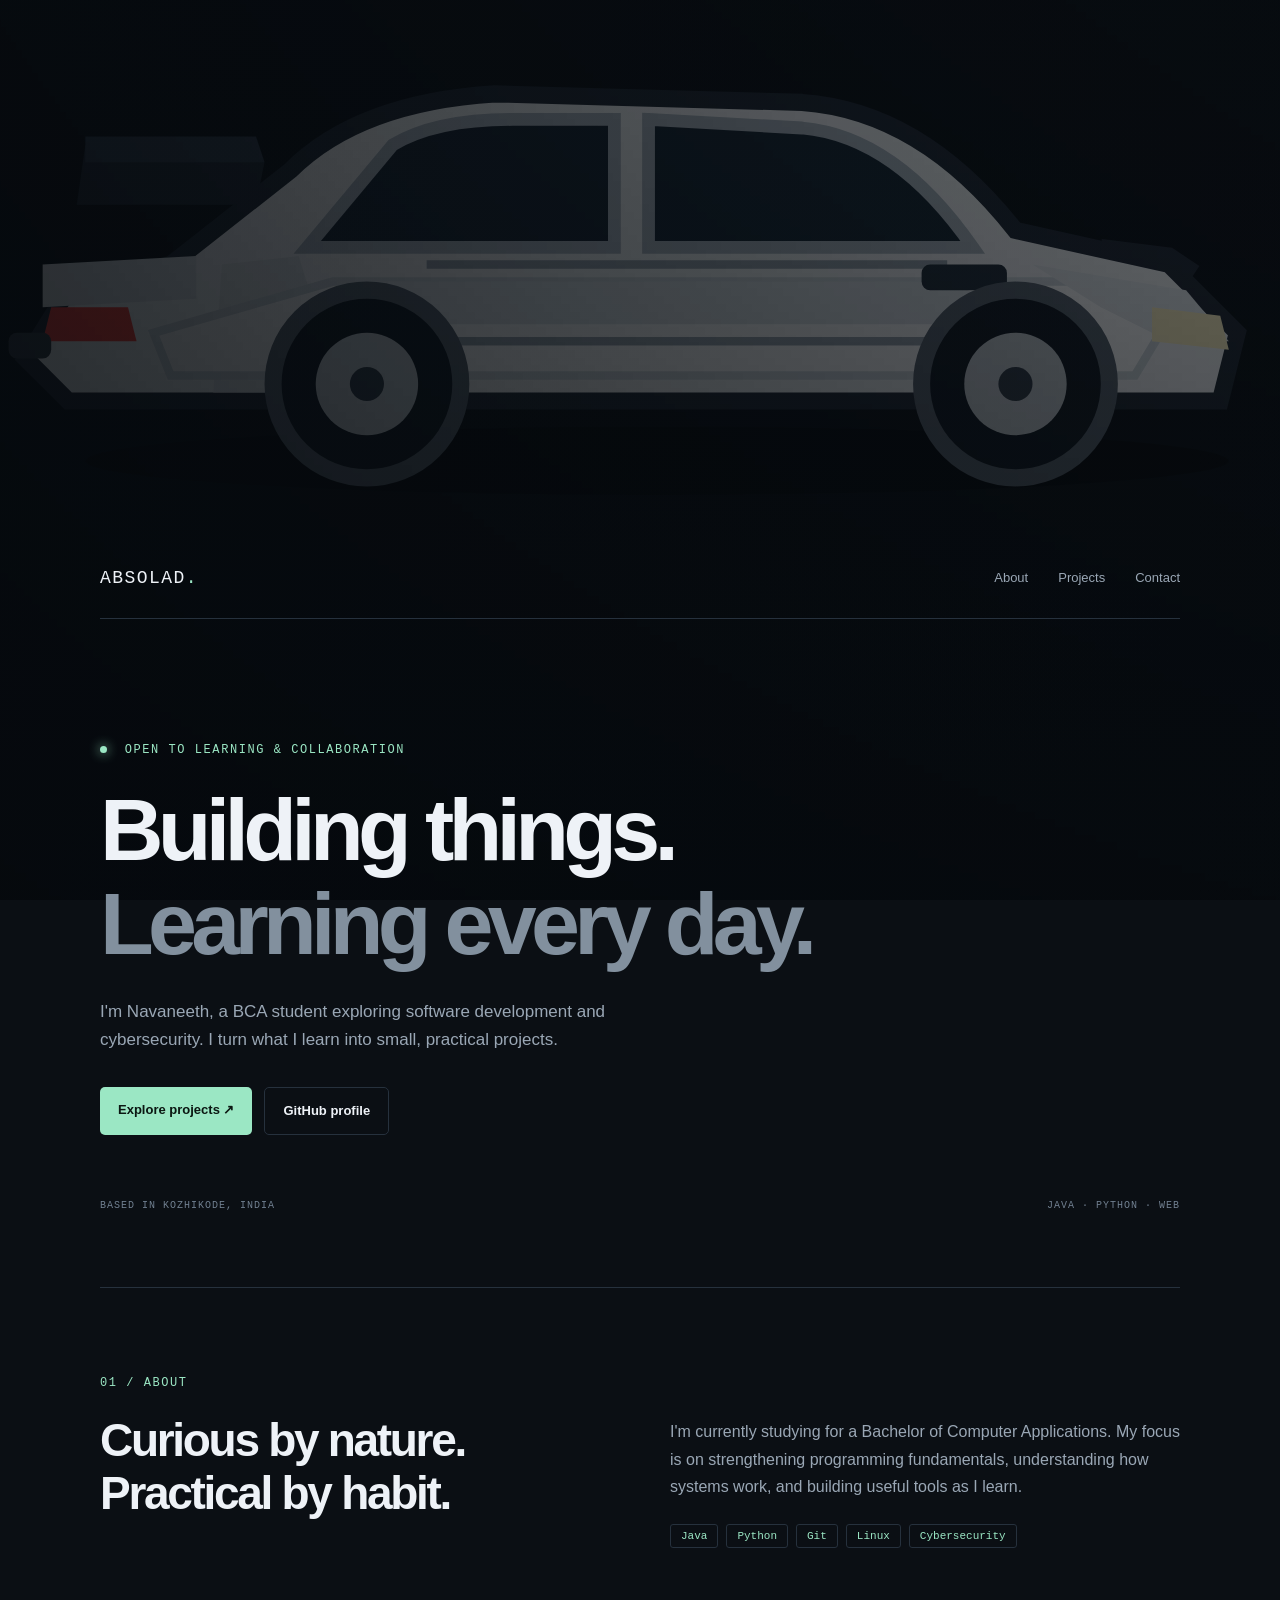
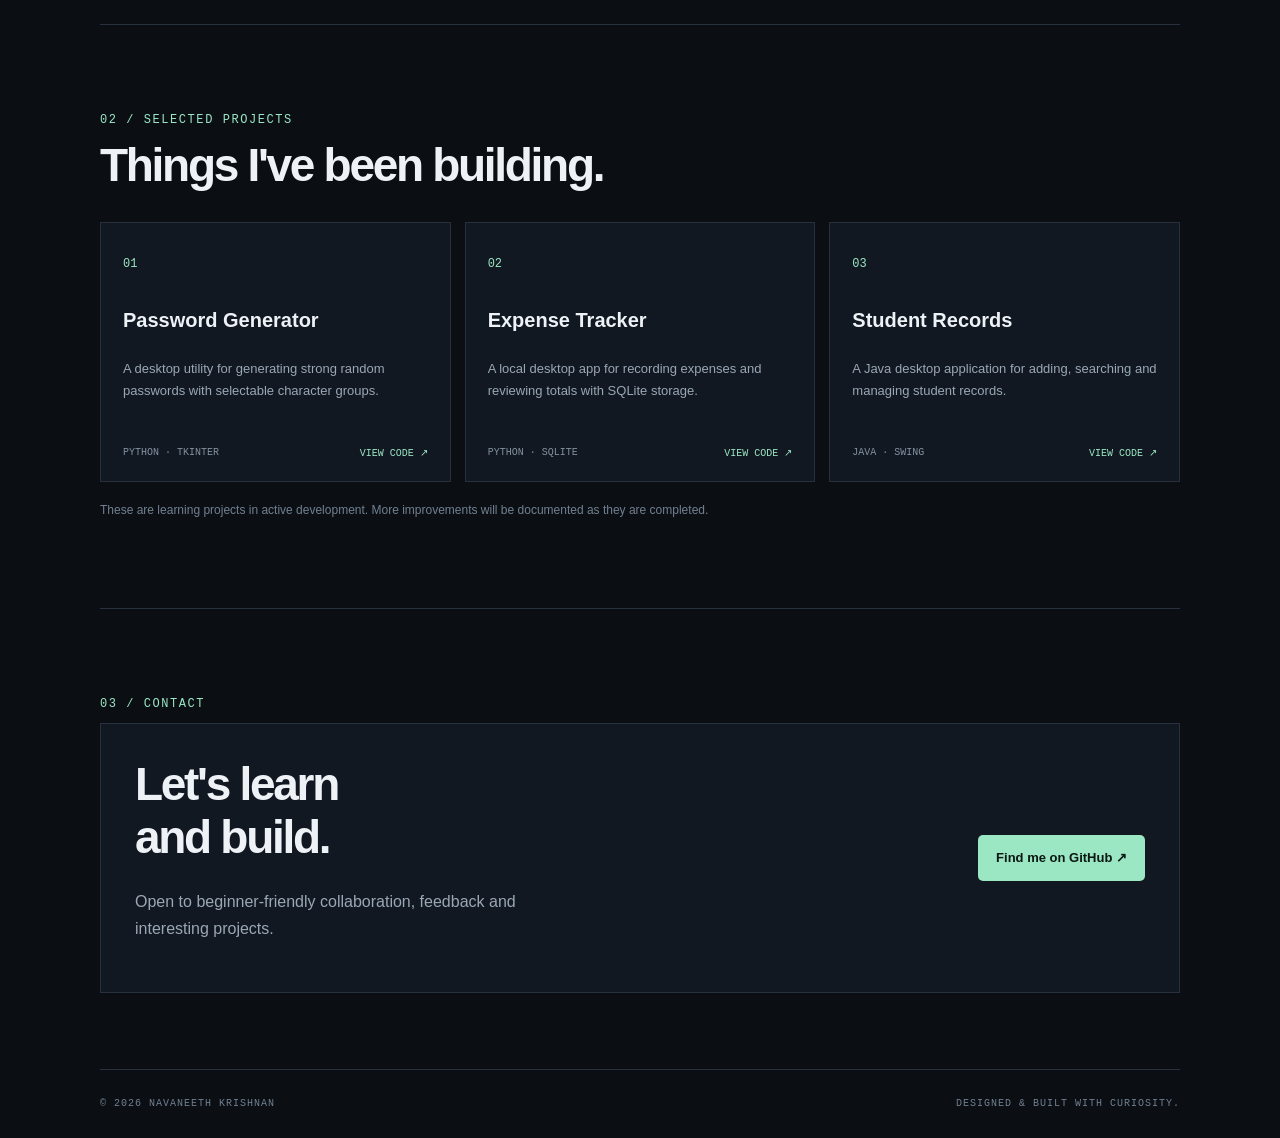
==== commit 52c6f13e: "Restyle tiny car as white performance coupe" ====
--- a/portfolio/index.html
+++ b/portfolio/index.html
@@ -15,22 +15,20 @@
     <source src="assets/the-alps-mountains-moewalls-com.mp4" type="video/mp4">
   </video>
   <div class="video-shade" aria-hidden="true"></div>
-  <a class="pixel-car" href="https://www.instagram.com/being.navani/" target="_blank" rel="noopener noreferrer" aria-label="Open my Instagram profile">
-    <svg viewBox="0 0 48 24" role="img" aria-label="Tiny red pixel car">
-      <rect x="13" y="3" width="21" height="3" fill="#f04b45"/>
-      <rect x="9" y="6" width="29" height="3" fill="#f04b45"/>
-      <rect x="5" y="9" width="39" height="6" fill="#d93636"/>
-      <rect x="1" y="12" width="46" height="5" fill="#d93636"/>
-      <rect x="14" y="6" width="7" height="4" fill="#a9dce8"/>
-      <rect x="23" y="6" width="9" height="4" fill="#a9dce8"/>
-      <rect x="2" y="12" width="4" height="3" fill="#ffe7a3"/>
-      <rect x="43" y="11" width="4" height="3" fill="#fff0cf"/>
-      <rect x="7" y="16" width="10" height="3" fill="#262b35"/>
-      <rect x="32" y="16" width="10" height="3" fill="#262b35"/>
-      <rect x="9" y="18" width="6" height="5" fill="#111820"/>
-      <rect x="34" y="18" width="6" height="5" fill="#111820"/>
-      <rect x="11" y="19" width="2" height="2" fill="#aab3bd"/>
-      <rect x="36" y="19" width="2" height="2" fill="#aab3bd"/>
+  <a class="bmw-runner" href="https://www.instagram.com/being.navani/" target="_blank" rel="noopener noreferrer" aria-label="Open my Instagram profile">
+    <span class="exhaust-flame" aria-hidden="true"></span><span class="drift-smoke smoke-a" aria-hidden="true"></span><span class="drift-smoke smoke-b" aria-hidden="true"></span><span class="drift-smoke smoke-c" aria-hidden="true"></span>
+    <svg viewBox="0 0 150 62" role="img" aria-label="Tiny white performance coupe with rear spoiler">
+      <ellipse cx="77" cy="54" rx="67" ry="4" fill="#000" opacity=".38"/>
+      <path d="M8 34 L20 31 L34 20 Q42 12 58 11 L94 12 Q108 13 119 27 L137 31 L145 39 L143 47 L8 47 L3 42 Z" fill="#f4f6f7" stroke="#202833" stroke-width="2"/>
+      <path d="M36 29 L46 17 Q51 14 60 14 L72 14 L72 29 Z" fill="#182532" stroke="#aeb8c2" stroke-width="1.5"/><path d="M76 14 L94 15 Q105 16 114 29 L76 29 Z" fill="#172633" stroke="#aeb8c2" stroke-width="1.5"/>
+      <path d="M5 31 L23 30 L23 35 L5 36 Z" fill="#dfe4e8"/><path d="M9 24 L30 24 L31 19 L10 17 Z" fill="#202833"/><path d="M10 16 L30 16 L31 19 L10 19 Z" fill="#303c4a"/>
+      <path d="M26 31 L35 30 L40 46 L25 46 Z" fill="#e4e8eb"/><path d="M39 33 L127 33 L136 39 L133 44 L20 44 L18 39 Z" fill="#fff" stroke="#d4dbe0" stroke-width="1"/>
+      <path d="M43 33 L111 33 L123 38 L43 38 Z" fill="#dfe5e9"/><path d="M121 31 L139 34 L144 40 L137 40 L129 36 Z" fill="#e8edf0"/>
+      <path d="M135 36 L143 37 L144 41 L135 40 Z" fill="#fff3c4"/><path d="M6 36 L15 36 L16 40 L5 40 Z" fill="#ff3e36"/>
+      <path d="M48 40 L116 40 M50 31 L111 31" stroke="#9ca7b1" stroke-width="1"/><rect x="108" y="31" width="10" height="3" rx="1" fill="#222d39"/>
+      <circle cx="43" cy="45" r="11" fill="#111820" stroke="#59636e" stroke-width="2"/><circle cx="43" cy="45" r="6" fill="#c7cdd2"/><circle cx="43" cy="45" r="2" fill="#343e49"/>
+      <circle cx="119" cy="45" r="11" fill="#111820" stroke="#59636e" stroke-width="2"/><circle cx="119" cy="45" r="6" fill="#c7cdd2"/><circle cx="119" cy="45" r="2" fill="#343e49"/>
+      <path d="M129 29 L137 30 L140 32" stroke="#202833" stroke-width="2" fill="none"/><rect x="1" y="39" width="5" height="3" rx="1" fill="#353c45"/>
     </svg>
   </a>
   <header class="nav wrap">
--- a/portfolio/style.css
+++ b/portfolio/style.css
@@ -26,17 +26,10 @@
 
 
 
-/* Clickable sports car drifting across the bottom of the portfolio */
-.drift-car{position:fixed;right:18px;bottom:24px;width:190px;height:92px;z-index:5;display:block;pointer-events:auto;animation:drift-across 18s linear infinite;filter:drop-shadow(0 7px 8px rgba(0,0,0,.55))}
-.drift-car svg{position:absolute;right:0;bottom:0;width:180px;height:82px;overflow:visible;transform:rotate(-7deg);transform-origin:50% 75%;animation:car-slide .55s ease-in-out infinite alternate}
-.drift-car:hover svg{filter:drop-shadow(0 0 9px rgba(255,90,70,.7))}
-.car-hint{position:absolute;right:0;bottom:88px;white-space:nowrap;font:9px "DM Mono",monospace;letter-spacing:.1em;color:#fff;background:rgba(8,12,17,.8);padding:5px 8px;border:1px solid rgba(255,255,255,.2);border-radius:3px;opacity:0;transition:opacity .2s}
-.drift-car:hover .car-hint,.drift-car:focus-visible .car-hint{opacity:1}
-.tire-smoke{position:absolute;left:0;bottom:16px;width:22px;height:22px;border-radius:50%;background:rgba(225,232,238,.58);filter:blur(5px);animation:smoke-drift 1.5s ease-out infinite}
-.smoke-two{left:15px;bottom:24px;animation-delay:.45s;width:17px;height:17px}
-.smoke-three{left:28px;bottom:12px;animation-delay:.9s;width:14px;height:14px}
-@keyframes drift-across{0%{transform:translateX(0) rotate(0)}12%{transform:translateX(-12vw) rotate(-5deg)}28%{transform:translateX(-32vw) rotate(5deg)}48%{transform:translateX(-55vw) rotate(-6deg)}70%{transform:translateX(-78vw) rotate(5deg)}100%{transform:translateX(calc(-100vw - 230px)) rotate(0)}}
-@keyframes car-slide{from{translate:0 1px;rotate:-3deg}to{translate:0 -3px;rotate:3deg}}
-@keyframes smoke-drift{0%{transform:translate(0,0) scale(.5);opacity:0}25%{opacity:.55}100%{transform:translate(-38px,-28px) scale(2.2);opacity:0}}
-@media(hover:none){.car-hint{opacity:1}}
-@media(prefers-reduced-motion:reduce){.drift-car{animation:none;left:auto;right:18px}.drift-car svg,.tire-smoke{animation:none}.tire-smoke{display:none}}
+
+/* Tiny pixel car cruising along the bottom edge */
+.pixel-car{position:fixed;left:-58px;bottom:2px;width:52px;height:28px;display:block;z-index:6;cursor:pointer;image-rendering:pixelated;animation:pixel-car-drive 48s linear infinite;filter:drop-shadow(1px 2px 1px rgba(0,0,0,.7))}
+.pixel-car svg{display:block;width:100%;height:100%;image-rendering:pixelated}
+.pixel-car:focus-visible{outline:2px solid #fff;outline-offset:4px}
+@keyframes pixel-car-drive{from{transform:translateX(0)}to{transform:translateX(calc(100vw + 70px))}}
+@media(prefers-reduced-motion:reduce){.pixel-car{animation:none;left:auto;right:8px}}
